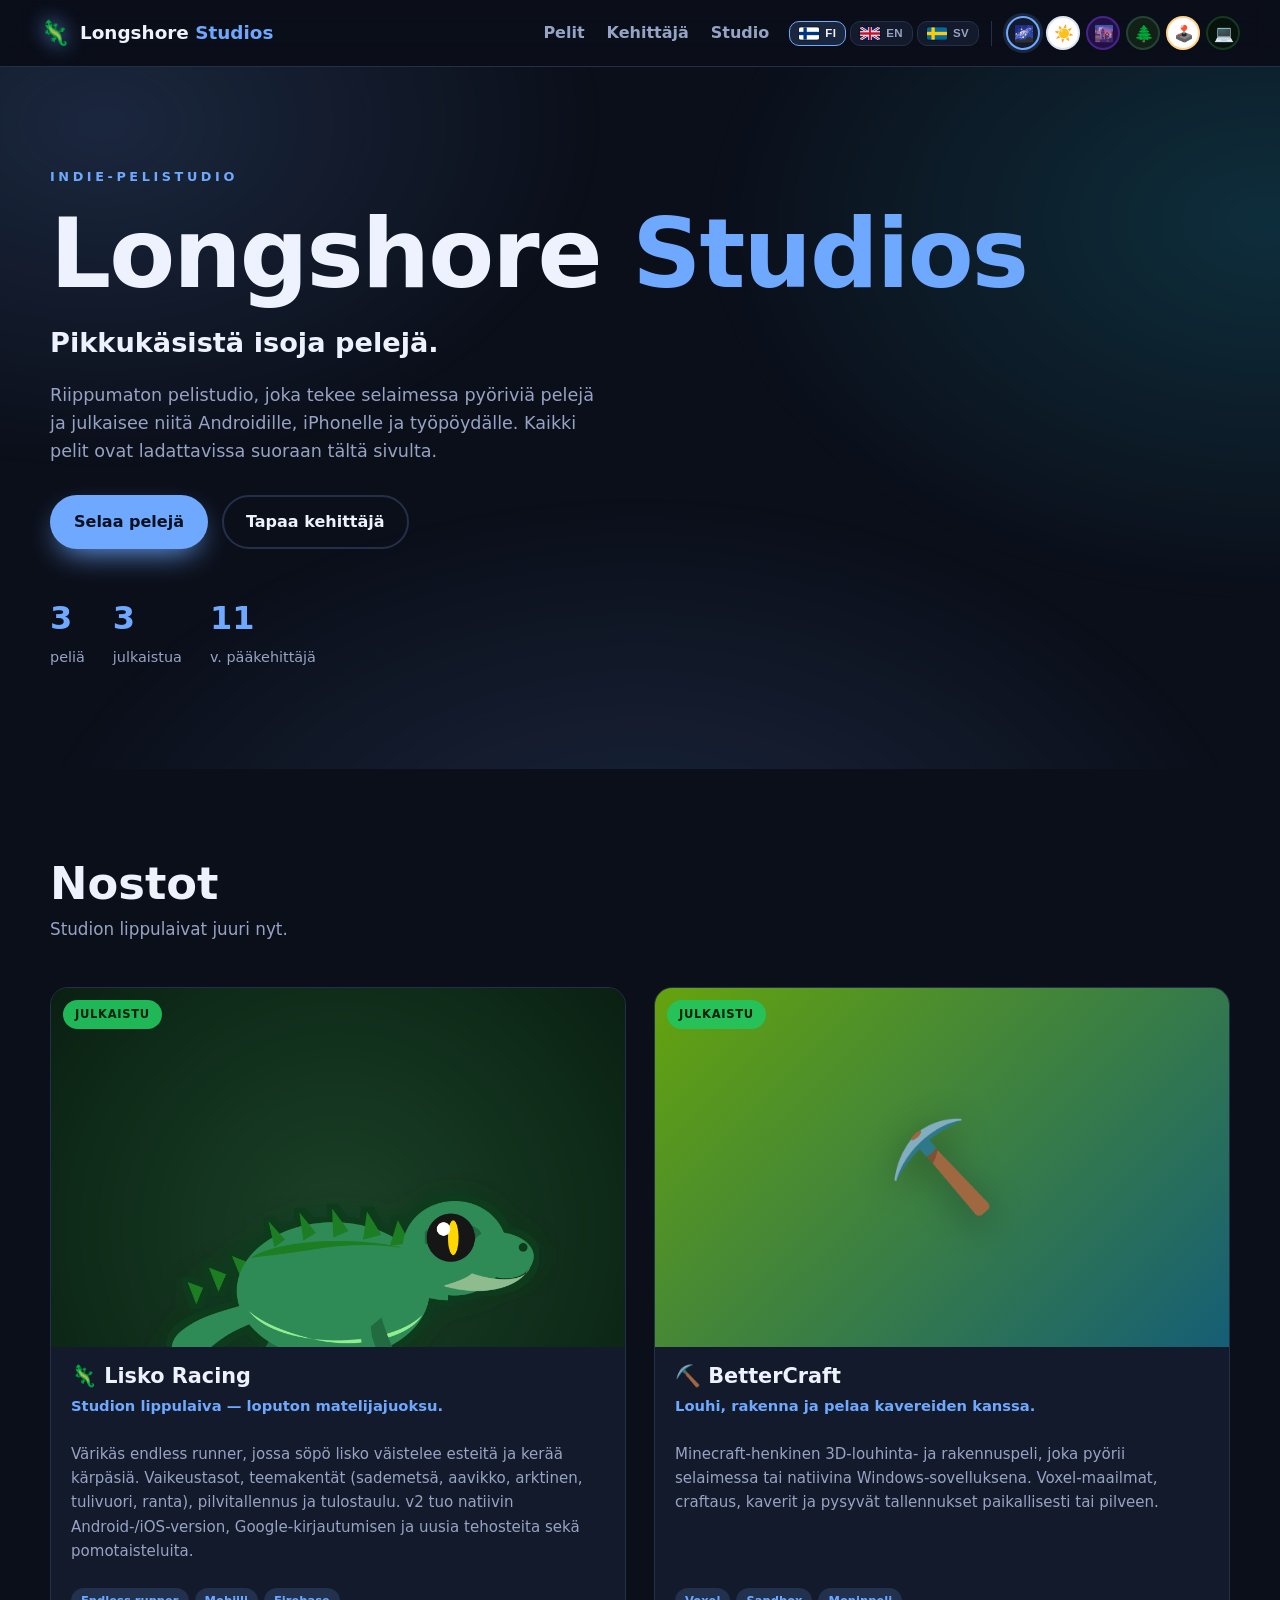
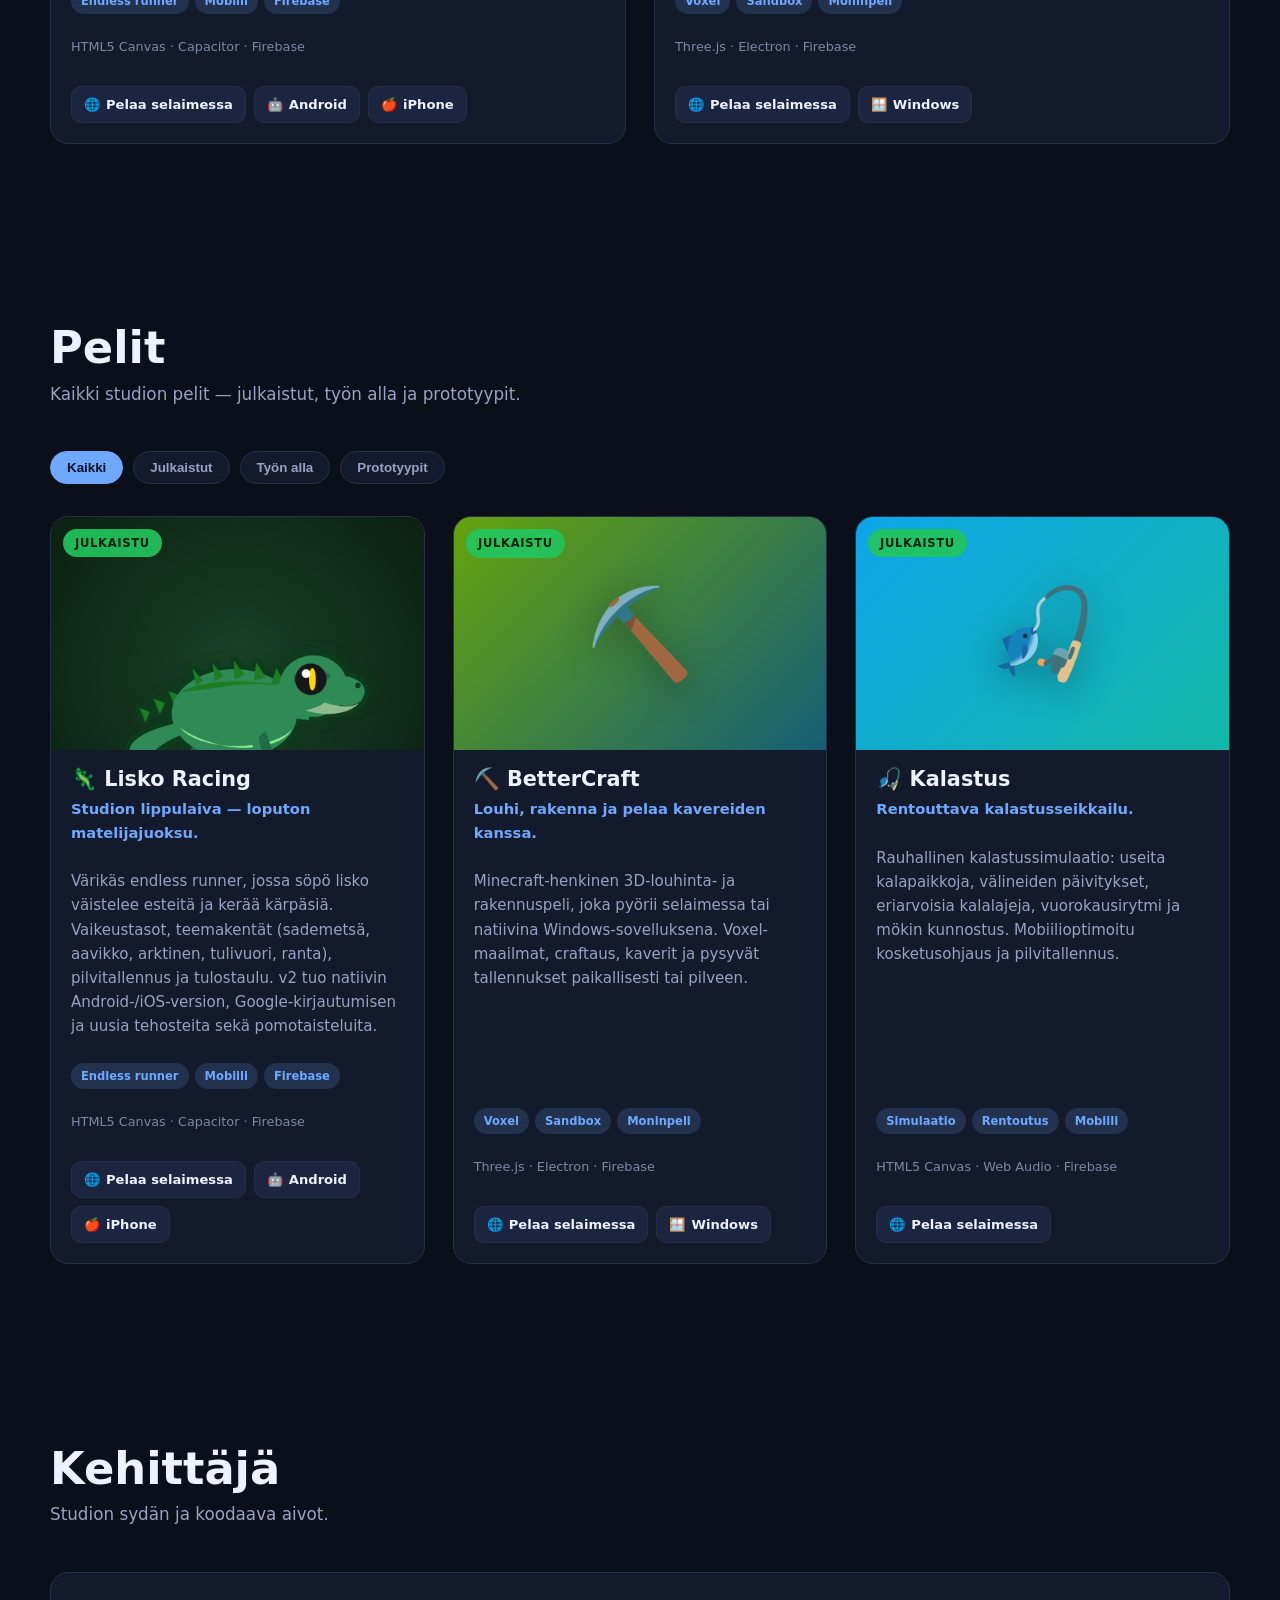
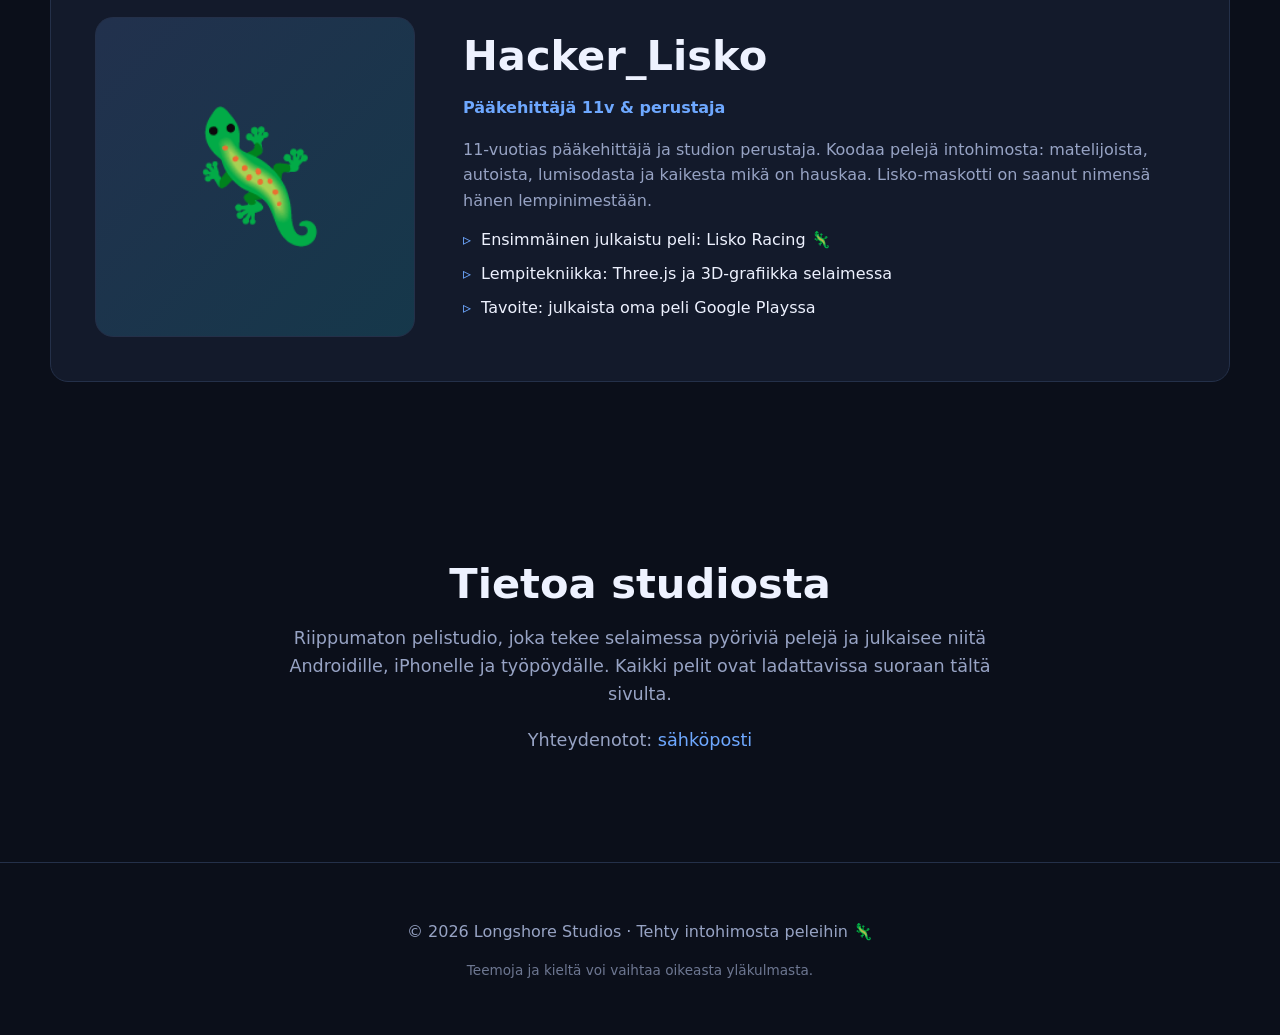
==== index.html @ 9cf81a52 "Initial" ====
<!DOCTYPE html>
<html lang="fi" data-theme="midnight">
<head>
  <meta charset="UTF-8" />
  <meta name="viewport" content="width=device-width, initial-scale=1.0" />
  <title>Longshore Studios — Pelistudio</title>
  <meta name="description" content="Longshore Studios — riippumaton pelistudio. Selaimessa pyöriviä pelejä Androidille, iPhonelle ja työpöydälle. Pääkehittäjä Hacker_Lisko." />
  <link rel="icon" href="assets/covers/lisko.png" />
  <link rel="stylesheet" href="css/base.css" />
  <link rel="stylesheet" href="css/themes.css" />
</head>
<body>
  <!-- Navigaatio -->
  <header class="nav">
    <a class="nav__brand" href="#top">
      <span class="nav__logo">🦎</span>
      <span class="nav__name">Longshore <em>Studios</em></span>
    </a>
    <nav class="nav__links">
      <a href="#games" data-i18n="navGames">Pelit</a>
      <a href="#developer" data-i18n="navDeveloper">Kehittäjä</a>
      <a href="#about" data-i18n="navAbout">Studio</a>
    </nav>
    <div class="nav__controls">
      <div class="lang-switch" id="langSwitch" aria-label="Vaihda kieli">
        <!-- Kielinapit (liput) injektoidaan js/main.js:ssä -->
      </div>
      <div class="theme-switch" id="themeSwitch" aria-label="Vaihda teemaa">
        <!-- Teemanapit injektoidaan js/main.js:ssä -->
      </div>
    </div>
  </header>

  <main id="top">
    <!-- Hero -->
    <section class="hero">
      <div class="hero__bg" aria-hidden="true"></div>
      <div class="hero__content">
        <p class="hero__eyebrow" data-i18n="heroEyebrow">Indie-pelistudio</p>
        <h1 class="hero__title">Longshore <em>Studios</em></h1>
        <p class="hero__tagline" id="studioTagline"></p>
        <p class="hero__blurb" id="studioBlurb"></p>
        <div class="hero__cta">
          <a class="btn btn--primary" href="#games" data-i18n="heroCta1">Selaa pelejä</a>
          <a class="btn btn--ghost" href="#developer" data-i18n="heroCta2">Tapaa kehittäjä</a>
        </div>
        <div class="hero__stats" id="heroStats"></div>
      </div>
    </section>

    <!-- Flagship-nostot -->
    <section class="featured" id="featured" aria-label="Nostot">
      <div class="section-head">
        <h2 data-i18n="featuredHead">Nostot</h2>
        <p data-i18n="featuredSub">Studion lippulaivat juuri nyt.</p>
      </div>
      <div class="featured__grid" id="featuredGrid"></div>
    </section>

    <!-- Kaikki pelit -->
    <section class="games" id="games">
      <div class="section-head">
        <h2 data-i18n="gamesHead">Pelit</h2>
        <p data-i18n="gamesSub">Kaikki studion pelit — julkaistut, työn alla ja prototyypit.</p>
      </div>
      <div class="filters" id="filters" aria-label="Suodata pelit"></div>
      <div class="games__grid" id="gamesGrid"></div>
    </section>

    <!-- Kehittäjäprofiili -->
    <section class="developer" id="developer">
      <div class="section-head">
        <h2 data-i18n="developerHead">Kehittäjä</h2>
        <p data-i18n="developerSub">Studion sydän ja koodaava aivot.</p>
      </div>
      <div class="dev-card" id="devCard"></div>
    </section>

    <!-- Studio / about -->
    <section class="about" id="about">
      <div class="about__inner">
        <h2 data-i18n="aboutHead">Tietoa studiosta</h2>
        <p id="aboutText"></p>
        <p class="about__contact">
          <span data-i18n="aboutContact">Yhteydenotot:</span>
          <a id="contactLink" href="#" data-i18n="aboutContactLabel">sähköposti</a>
        </p>
      </div>
    </section>
  </main>

  <footer class="footer">
    <p>© <span id="year"></span> Longshore Studios · <span data-i18n="footerTagline">Tehty intohimosta peleihin 🦎</span></p>
    <p class="footer__small" data-i18n="footerSmall">Teemoja voi vaihtaa oikeasta yläkulmasta.</p>
  </footer>

  <script src="js/build-flags.js"></script>
  <script src="js/i18n.js"></script>
  <script src="js/data.js"></script>
  <script src="js/main.js"></script>

  <!-- MyPublicAnalytics: tunnus "studios". Endpoint asetetaan julkaisussa
       (paikallisesti tyhjä = ei lähetystä). -->
  <script src="js/analytics-config.js"></script>
  <script src="js/analytics.js" defer></script>
</body>
</html>
---- css/base.css ----
/* Longshore Studios — perustyylit (layout + komponentit).
   Kaikki värit tulevat CSS-muuttujista, jotka teema määrittää (themes.css).
   Näin sama rakenne toimii kaikilla teemoilla. */

*, *::before, *::after { box-sizing: border-box; }

:root {
  --maxw: 1180px;
  --radius: 18px;
  --radius-sm: 12px;
  --gap: clamp(16px, 3vw, 28px);
  --shadow: 0 18px 50px -20px rgba(0, 0, 0, 0.55);
  --t: 220ms cubic-bezier(.4, 0, .2, 1);
}

html { scroll-behavior: smooth; }

body {
  margin: 0;
  font-family: var(--font, "Segoe UI", system-ui, -apple-system, sans-serif);
  background: var(--bg);
  color: var(--text);
  line-height: 1.6;
  transition: background var(--t), color var(--t);
  overflow-x: hidden;
}

a { color: var(--accent); text-decoration: none; }
a:hover { text-decoration: underline; }

h1, h2, h3 { font-family: var(--font-head, var(--font)); line-height: 1.1; margin: 0; }
em { color: var(--accent); font-style: normal; }

section { padding: clamp(48px, 7vw, 96px) clamp(18px, 5vw, 40px); }
.section-head { max-width: var(--maxw); margin: 0 auto clamp(24px, 4vw, 44px); }
.section-head h2 { font-size: clamp(1.8rem, 4vw, 2.8rem); }
.section-head p { color: var(--muted); margin: 8px 0 0; font-size: 1.05rem; }

/* ---------- Nav ---------- */
.nav {
  position: sticky; top: 0; z-index: 50;
  display: flex; align-items: center; gap: 20px;
  padding: 14px clamp(18px, 5vw, 40px);
  background: var(--surface-glass);
  backdrop-filter: blur(14px);
  border-bottom: 1px solid var(--border);
  transition: background var(--t), border-color var(--t);
}
.nav__brand { display: flex; align-items: center; gap: 10px; font-weight: 800; font-size: 1.15rem; color: var(--text); }
.nav__brand:hover { text-decoration: none; }
.nav__logo { font-size: 1.5rem; filter: drop-shadow(0 0 10px var(--accent)); }
.nav__links { display: flex; gap: 22px; margin-left: auto; }
.nav__links a { color: var(--muted); font-weight: 600; }
.nav__links a:hover { color: var(--text); text-decoration: none; }

.nav__controls { display: flex; align-items: center; gap: 14px; }

/* Kielivalitsin (liput) */
.lang-switch { display: flex; gap: 4px; align-items: center; padding-right: 12px; border-right: 1px solid var(--border); }
.lang-btn {
  display: inline-flex; align-items: center; gap: 6px; padding: 5px 9px; border-radius: 10px;
  border: 1px solid var(--border); background: var(--surface); color: var(--muted);
  cursor: pointer; font-weight: 800; font-size: .72rem; letter-spacing: .03em;
  transition: transform var(--t), border-color var(--t), color var(--t), background var(--t);
}
.lang-btn:hover { transform: translateY(-1px); color: var(--text); }
.lang-btn.is-active { border-color: var(--accent); color: var(--text); background: var(--accent-soft); }
.lang-btn .flag { width: 20px; height: 13px; border-radius: 2px; box-shadow: 0 0 0 1px rgba(0,0,0,.18); flex: none; }

.theme-switch { display: flex; gap: 6px; flex-wrap: wrap; }
.theme-btn {
  width: 34px; height: 34px; border-radius: 50%;
  border: 2px solid var(--border); cursor: pointer;
  display: grid; place-items: center; font-size: 1rem;
  background: var(--surface); color: var(--text);
  transition: transform var(--t), border-color var(--t), box-shadow var(--t);
}
.theme-btn:hover { transform: translateY(-2px) scale(1.08); }
.theme-btn.is-active { border-color: var(--accent); box-shadow: 0 0 0 3px var(--accent-soft); }

@media (max-width: 720px) {
  .nav__links { display: none; }
  .nav__controls { margin-left: auto; }
  .lang-btn span { display: none; }       /* mobiilissa pelkkä lippu */
  .lang-btn { padding: 6px; }
  .theme-switch { max-width: 160px; }
}

/* ---------- Hero ---------- */
.hero { position: relative; overflow: hidden; min-height: 78vh; display: grid; align-items: center; }
.hero__bg {
  position: absolute; inset: -20%;
  background:
    radial-gradient(40% 50% at 20% 20%, var(--accent-soft), transparent 70%),
    radial-gradient(45% 55% at 85% 30%, var(--accent2-soft), transparent 70%),
    radial-gradient(50% 60% at 50% 100%, var(--accent-soft), transparent 70%);
  filter: blur(10px); animation: drift 18s ease-in-out infinite alternate;
}
@keyframes drift { to { transform: translate3d(0, -4%, 0) scale(1.08); } }
.hero__content { position: relative; max-width: var(--maxw); margin: 0 auto; width: 100%; }
.hero__eyebrow { text-transform: uppercase; letter-spacing: .28em; font-size: .8rem; color: var(--accent); font-weight: 700; margin: 0 0 14px; }
.hero__title { font-size: clamp(2.8rem, 9vw, 6rem); font-weight: 900; letter-spacing: -.02em; }
.hero__tagline { font-size: clamp(1.2rem, 3vw, 1.7rem); font-weight: 700; margin: 14px 0 0; color: var(--text); }
.hero__blurb { max-width: 560px; color: var(--muted); font-size: 1.1rem; margin: 16px 0 0; }
.hero__cta { display: flex; gap: 14px; flex-wrap: wrap; margin-top: 30px; }
.hero__stats { display: flex; gap: 28px; flex-wrap: wrap; margin-top: 44px; }
.hero__stats .stat b { display: block; font-size: 2rem; font-weight: 900; color: var(--accent); }
.hero__stats .stat span { color: var(--muted); font-size: .9rem; }

/* ---------- Buttons ---------- */
.btn {
  display: inline-flex; align-items: center; gap: 8px;
  padding: 12px 22px; border-radius: 999px; font-weight: 700;
  border: 2px solid transparent; cursor: pointer; transition: transform var(--t), box-shadow var(--t), background var(--t);
}
.btn:hover { text-decoration: none; transform: translateY(-2px); }
.btn--primary { background: var(--accent); color: var(--on-accent); box-shadow: 0 12px 30px -10px var(--accent); }
.btn--ghost { background: transparent; color: var(--text); border-color: var(--border); }
.btn--ghost:hover { border-color: var(--accent); }
.btn--sm { padding: 8px 14px; font-size: .9rem; }

/* ---------- Cards / games grid ---------- */
.featured__grid { display: grid; grid-template-columns: repeat(auto-fit, minmax(300px, 1fr)); gap: var(--gap); max-width: var(--maxw); margin: 0 auto; }
.games__grid { display: grid; grid-template-columns: repeat(auto-fill, minmax(280px, 1fr)); gap: var(--gap); max-width: var(--maxw); margin: 0 auto; }

.card {
  background: var(--surface); border: 1px solid var(--border); border-radius: var(--radius);
  overflow: hidden; display: flex; flex-direction: column;
  transition: transform var(--t), border-color var(--t), box-shadow var(--t);
}
.card:hover { transform: translateY(-6px); border-color: var(--accent); box-shadow: var(--shadow); }
.card--featured { grid-column: span 1; }

.card__cover { position: relative; aspect-ratio: 16 / 10; display: grid; place-items: center; overflow: hidden; }
.card__cover img { width: 100%; height: 100%; object-fit: cover; }
.card__cover-emoji { font-size: clamp(3.5rem, 8vw, 5.5rem); filter: drop-shadow(0 8px 18px rgba(0,0,0,.4)); }
.card__status {
  position: absolute; top: 12px; left: 12px; padding: 5px 12px; border-radius: 999px;
  font-size: .72rem; font-weight: 800; text-transform: uppercase; letter-spacing: .06em;
  backdrop-filter: blur(6px);
}
.status--released { background: rgba(34,197,94,.92); color: #04210f; }
.status--dev { background: rgba(245,158,11,.92); color: #2a1800; }
.status--proto { background: rgba(148,163,184,.92); color: #10151f; }

.card__body { padding: 18px 20px 20px; display: flex; flex-direction: column; gap: 10px; flex: 1; }
.card__title { font-size: 1.3rem; font-weight: 800; display: flex; align-items: center; gap: 8px; }
.card__tagline { color: var(--accent); font-weight: 600; font-size: .92rem; margin: -4px 0 0; }
.card__desc { color: var(--muted); font-size: .94rem; flex: 1; }
.card__tech { font-size: .8rem; color: var(--muted); opacity: .8; }
.card__tags { display: flex; flex-wrap: wrap; gap: 6px; }
.tag { font-size: .72rem; padding: 4px 10px; border-radius: 999px; background: var(--accent-soft); color: var(--accent); font-weight: 700; }

.card__platforms { display: flex; flex-wrap: wrap; gap: 8px; margin-top: 6px; }
.plat {
  display: inline-flex; align-items: center; gap: 6px; padding: 7px 12px; border-radius: 10px;
  font-size: .82rem; font-weight: 700; border: 1px solid var(--border); background: var(--surface-2); color: var(--text);
  transition: border-color var(--t), background var(--t);
}
.plat:hover { border-color: var(--accent); text-decoration: none; }
.plat--soon { opacity: .45; cursor: default; }
.plat--soon:hover { border-color: var(--border); }

/* ---------- Filters ---------- */
.filters { display: flex; gap: 10px; flex-wrap: wrap; max-width: var(--maxw); margin: 0 auto clamp(20px, 3vw, 32px); }
.filter-btn {
  padding: 8px 16px; border-radius: 999px; border: 1px solid var(--border);
  background: var(--surface); color: var(--muted); font-weight: 700; cursor: pointer; transition: all var(--t);
}
.filter-btn:hover { color: var(--text); border-color: var(--accent); }
.filter-btn.is-active { background: var(--accent); color: var(--on-accent); border-color: var(--accent); }

/* ---------- Developer card ---------- */
.dev-card {
  max-width: var(--maxw); margin: 0 auto; display: grid; grid-template-columns: minmax(220px, 320px) 1fr;
  gap: clamp(24px, 4vw, 48px); align-items: center;
  background: var(--surface); border: 1px solid var(--border); border-radius: var(--radius); padding: clamp(24px, 4vw, 44px);
}
.dev-card__avatar {
  aspect-ratio: 1; border-radius: var(--radius); display: grid; place-items: center;
  font-size: clamp(4rem, 12vw, 8rem); background: linear-gradient(135deg, var(--accent-soft), var(--accent2-soft));
  border: 1px solid var(--border);
}
.dev-card__handle { font-size: clamp(1.8rem, 4vw, 2.6rem); font-weight: 900; }
.dev-card__role { color: var(--accent); font-weight: 700; }
.dev-card__bio { color: var(--muted); margin: 14px 0; }
.dev-card__facts { list-style: none; padding: 0; margin: 0; display: grid; gap: 8px; }
.dev-card__facts li { display: flex; gap: 10px; align-items: flex-start; }
.dev-card__facts li::before { content: "▹"; color: var(--accent); font-weight: 900; }
.badge-age { display: inline-block; margin-left: 10px; padding: 3px 12px; border-radius: 999px; background: var(--accent); color: var(--on-accent); font-size: .8rem; font-weight: 800; vertical-align: middle; }
@media (max-width: 720px) { .dev-card { grid-template-columns: 1fr; text-align: center; } .dev-card__facts li { text-align: left; } }

/* ---------- About ---------- */
.about__inner { max-width: 760px; margin: 0 auto; text-align: center; }
.about__inner h2 { font-size: clamp(1.8rem, 4vw, 2.6rem); margin-bottom: 16px; }
.about__inner p { color: var(--muted); font-size: 1.1rem; }

/* ---------- Footer ---------- */
.footer { text-align: center; padding: 40px 20px; border-top: 1px solid var(--border); color: var(--muted); }
.footer__small { font-size: .85rem; opacity: .7; margin-top: 6px; }

/* Reveal-animaatio */
.reveal { opacity: 0; transform: translateY(24px); transition: opacity .6s ease, transform .6s ease; }
.reveal.is-visible { opacity: 1; transform: none; }

@media (prefers-reduced-motion: reduce) {
  *, *::before, *::after { animation: none !important; transition: none !important; }
  .reveal { opacity: 1; transform: none; }
}
---- css/themes.css ----
/* Longshore Studios — teemat.
   Jokainen teema asettaa samat muuttujat eri arvoilla. Teema valitaan
   asettamalla <html data-theme="avain">. Avaimet vastaavat js/data.js:n
   THEMES-listaa. Vähintään viisi tyyliä (tässä kuusi). */

/* ---- 1. Midnight (oletus): tumma, indigo/syaani neon ---- */
[data-theme="midnight"] {
  --font: "Segoe UI", system-ui, -apple-system, sans-serif;
  --font-head: "Segoe UI", system-ui, sans-serif;
  --bg: #0b0f1a;
  --surface: #131a2b;
  --surface-2: #1b2540;
  --surface-glass: rgba(11, 15, 26, .72);
  --text: #eef2ff;
  --muted: #97a3c4;
  --border: #243049;
  --accent: #6ea8ff;
  --accent2: #22d3ee;
  --accent-soft: rgba(110, 168, 255, .16);
  --accent2-soft: rgba(34, 211, 238, .16);
  --on-accent: #07101f;
}

/* ---- 2. Daylight: vaalea, raikas sininen ---- */
[data-theme="daylight"] {
  --font: "Segoe UI", system-ui, -apple-system, sans-serif;
  --font-head: "Segoe UI", system-ui, sans-serif;
  --bg: #f4f7fb;
  --surface: #ffffff;
  --surface-2: #eef2f8;
  --surface-glass: rgba(255, 255, 255, .78);
  --text: #15203a;
  --muted: #5a6781;
  --border: #dde4ef;
  --accent: #2563eb;
  --accent2: #0ea5e9;
  --accent-soft: rgba(37, 99, 235, .12);
  --accent2-soft: rgba(14, 165, 233, .12);
  --on-accent: #ffffff;
  --shadow: 0 18px 50px -22px rgba(37, 99, 235, .35);
}

/* ---- 3. Synthwave: retro neon purppura/pinkki ---- */
[data-theme="synthwave"] {
  --font: "Segoe UI", system-ui, sans-serif;
  --font-head: "Segoe UI", system-ui, sans-serif;
  --bg: #160a2b;
  --surface: #211043;
  --surface-2: #2d1659;
  --surface-glass: rgba(22, 10, 43, .74);
  --text: #ffe9ff;
  --muted: #c79be8;
  --border: #46248a;
  --accent: #ff5fd0;
  --accent2: #ffb347;
  --accent-soft: rgba(255, 95, 208, .18);
  --accent2-soft: rgba(255, 179, 71, .16);
  --on-accent: #1a0033;
  --shadow: 0 18px 60px -18px rgba(255, 95, 208, .5);
}

/* ---- 4. Forest: luonnonläheinen vihreä ---- */
[data-theme="forest"] {
  --font: "Segoe UI", system-ui, sans-serif;
  --font-head: "Segoe UI", system-ui, sans-serif;
  --bg: #0c1711;
  --surface: #122017;
  --surface-2: #1a2e21;
  --surface-glass: rgba(12, 23, 17, .74);
  --text: #e7f6ec;
  --muted: #92b6a1;
  --border: #234433;
  --accent: #4ade80;
  --accent2: #a3e635;
  --accent-soft: rgba(74, 222, 128, .16);
  --accent2-soft: rgba(163, 230, 53, .14);
  --on-accent: #052012;
}

/* ---- 5. Arcade: kirkas ja leikkisä (lapsiystävällinen) ---- */
[data-theme="arcade"] {
  --font: "Trebuchet MS", "Segoe UI", system-ui, sans-serif;
  --font-head: "Trebuchet MS", "Segoe UI", sans-serif;
  --bg: #fff7ec;
  --surface: #ffffff;
  --surface-2: #fff0d6;
  --surface-glass: rgba(255, 247, 236, .82);
  --text: #2b1a4a;
  --muted: #7a5c8f;
  --border: #ffd28a;
  --accent: #ff4d8d;
  --accent2: #ffb300;
  --accent-soft: rgba(255, 77, 141, .14);
  --accent2-soft: rgba(255, 179, 0, .18);
  --on-accent: #ffffff;
  --radius: 22px;
  --shadow: 0 16px 44px -18px rgba(255, 77, 141, .45);
}

/* ---- 6. Hacker: terminaali vihreä mustalla (kunnia Hacker_Liskolle) ---- */
[data-theme="hacker"] {
  --font: "Consolas", "Courier New", ui-monospace, monospace;
  --font-head: "Consolas", "Courier New", ui-monospace, monospace;
  --bg: #03070a;
  --surface: #07120c;
  --surface-2: #0a1a10;
  --surface-glass: rgba(3, 7, 10, .8);
  --text: #b9ffce;
  --muted: #4fa86c;
  --border: #14391f;
  --accent: #2bff88;
  --accent2: #00d4ff;
  --accent-soft: rgba(43, 255, 136, .12);
  --accent2-soft: rgba(0, 212, 255, .1);
  --on-accent: #02160a;
  --radius: 8px;
  --radius-sm: 6px;
}
[data-theme="hacker"] .hero__title,
[data-theme="hacker"] .nav__name { text-shadow: 0 0 12px var(--accent); }
[data-theme="hacker"] .card { box-shadow: inset 0 0 0 1px rgba(43,255,136,.04); }
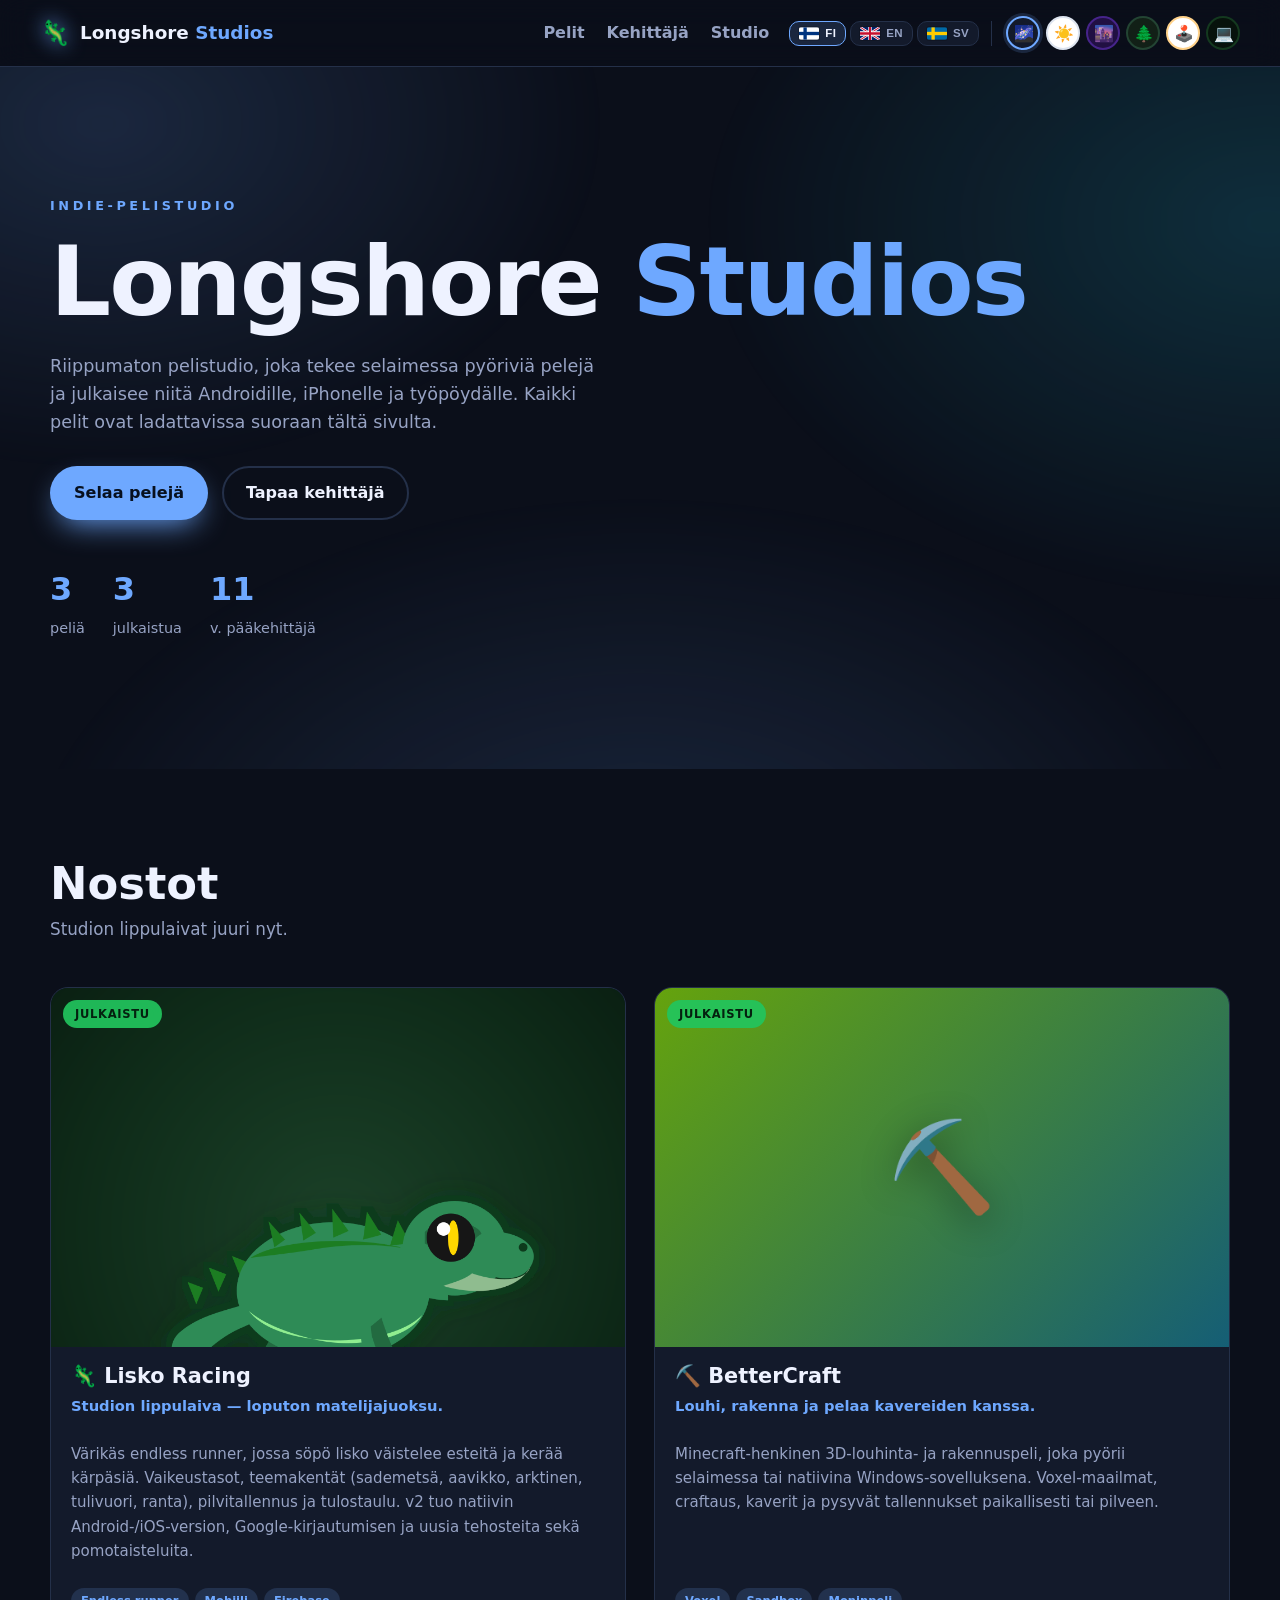
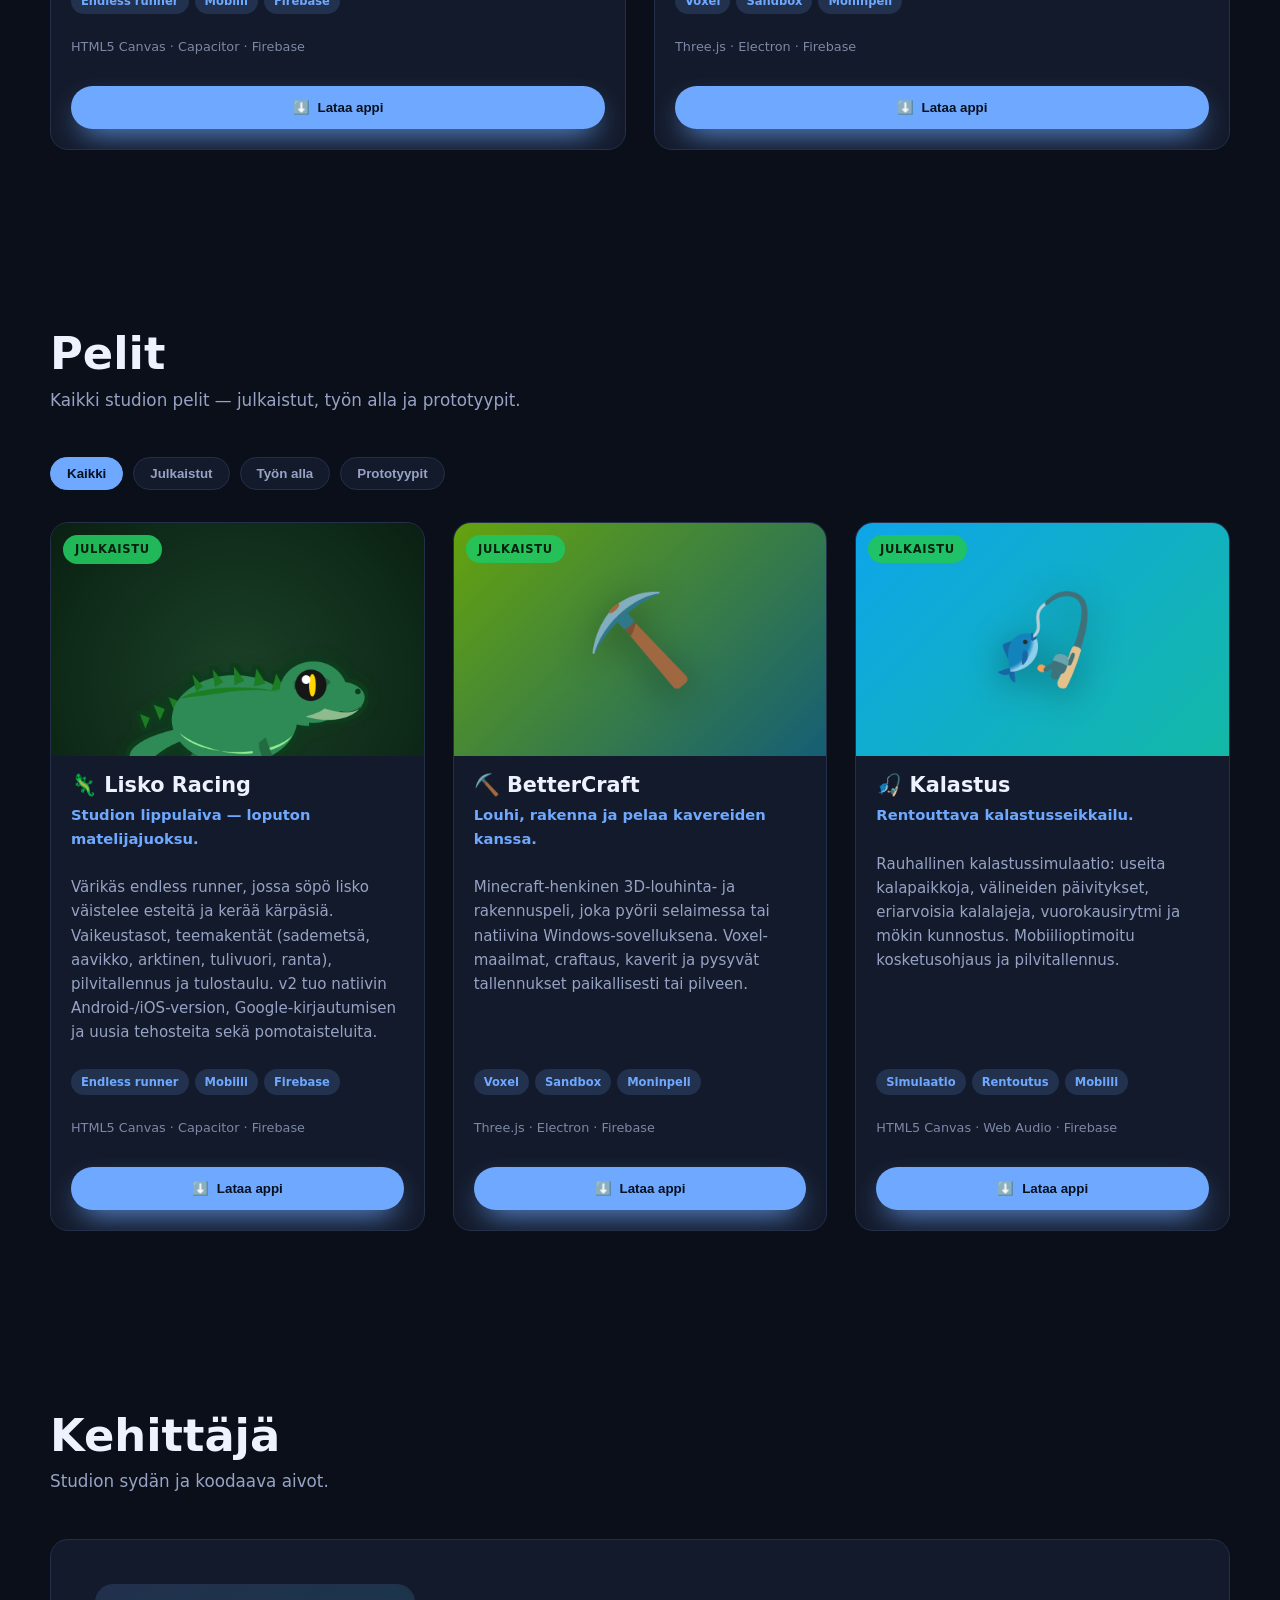
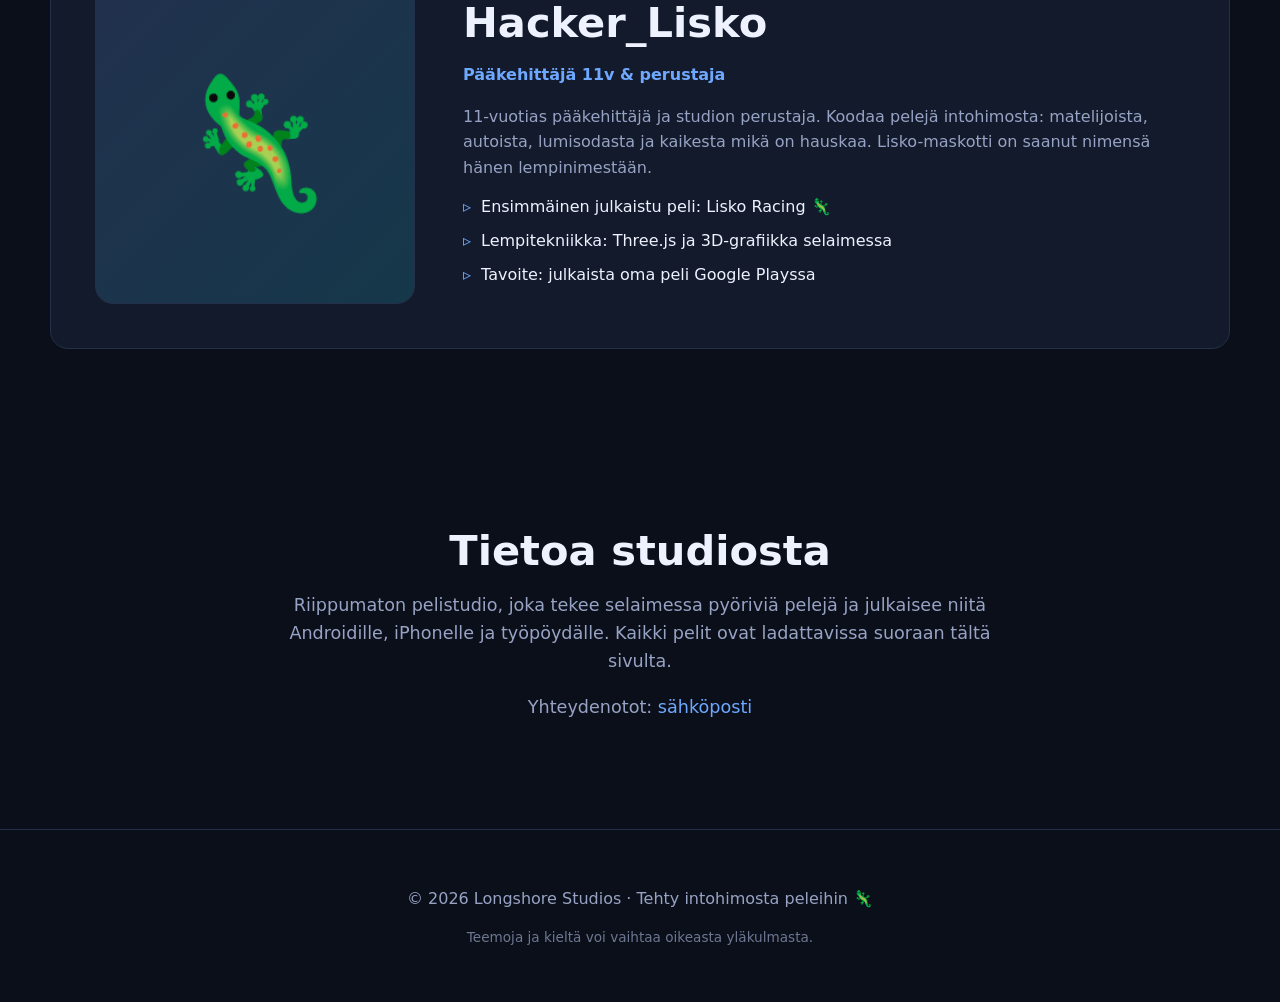
==== commit b20f43f3: "Publish Longshore Studios public site" ====
--- a/index.html
+++ b/index.html
@@ -89,6 +89,17 @@
     </section>
   </main>
 
+  <!-- Lataa appi -> alustavalinta (PC / Android / iPhone) -->
+  <div class="modal" id="downloadModal" hidden>
+    <div class="modal__backdrop" data-close></div>
+    <div class="modal__card" role="dialog" aria-modal="true" aria-labelledby="modalTitle">
+      <button class="modal__close" type="button" data-close aria-label="Sulje">&times;</button>
+      <h3 class="modal__title" id="modalTitle"></h3>
+      <p class="modal__sub" id="modalSub"></p>
+      <div class="modal__options" id="modalOptions"></div>
+    </div>
+  </div>
+
   <footer class="footer">
     <p>© <span id="year"></span> Longshore Studios · <span data-i18n="footerTagline">Tehty intohimosta peleihin 🦎</span></p>
     <p class="footer__small" data-i18n="footerSmall">Teemoja voi vaihtaa oikeasta yläkulmasta.</p>
--- a/css/base.css
+++ b/css/base.css
@@ -161,6 +161,41 @@
 .plat--soon { opacity: .45; cursor: default; }
 .plat--soon:hover { border-color: var(--border); }
 
+.card__platforms { margin-top: 6px; }
+.btn--download { width: 100%; justify-content: center; }
+
+/* ---------- "Lataa appi" -modaali ---------- */
+.modal { position: fixed; inset: 0; z-index: 100; display: grid; place-items: center; padding: 20px; }
+.modal[hidden] { display: none; }
+.modal__backdrop { position: absolute; inset: 0; background: rgba(2, 4, 10, .62); backdrop-filter: blur(4px); }
+.modal__card {
+  position: relative; width: min(440px, 100%); background: var(--surface);
+  border: 1px solid var(--border); border-radius: var(--radius); box-shadow: var(--shadow);
+  padding: clamp(22px, 4vw, 32px); animation: modalIn .22s cubic-bezier(.4, 0, .2, 1);
+}
+@keyframes modalIn { from { opacity: 0; transform: translateY(14px) scale(.98); } to { opacity: 1; transform: none; } }
+.modal__close {
+  position: absolute; top: 12px; right: 14px; width: 34px; height: 34px; border-radius: 50%;
+  border: 1px solid var(--border); background: var(--surface-2); color: var(--text);
+  font-size: 1.3rem; line-height: 1; cursor: pointer; transition: border-color var(--t), transform var(--t);
+}
+.modal__close:hover { border-color: var(--accent); transform: rotate(90deg); }
+.modal__title { font-size: 1.35rem; font-weight: 800; padding-right: 28px; }
+.modal__sub { color: var(--muted); margin: 6px 0 18px; }
+.modal__options { display: grid; gap: 10px; }
+.modal__opt {
+  display: flex; align-items: center; gap: 14px; padding: 14px 16px; border-radius: var(--radius-sm);
+  border: 1px solid var(--border); background: var(--surface-2); color: var(--text);
+  font-weight: 700; cursor: pointer; transition: border-color var(--t), transform var(--t), background var(--t);
+}
+.modal__opt:hover { border-color: var(--accent); transform: translateX(3px); text-decoration: none; }
+.modal__opt-icon { font-size: 1.5rem; flex: none; }
+.modal__opt-name { flex: 1; }
+.modal__opt-arrow { color: var(--accent); font-weight: 900; }
+.modal__opt--soon { opacity: .5; cursor: default; }
+.modal__opt--soon:hover { border-color: var(--border); transform: none; }
+.modal__opt-soon { font-size: .78rem; font-weight: 800; text-transform: uppercase; letter-spacing: .05em; color: var(--muted); }
+
 /* ---------- Filters ---------- */
 .filters { display: flex; gap: 10px; flex-wrap: wrap; max-width: var(--maxw); margin: 0 auto clamp(20px, 3vw, 32px); }
 .filter-btn {
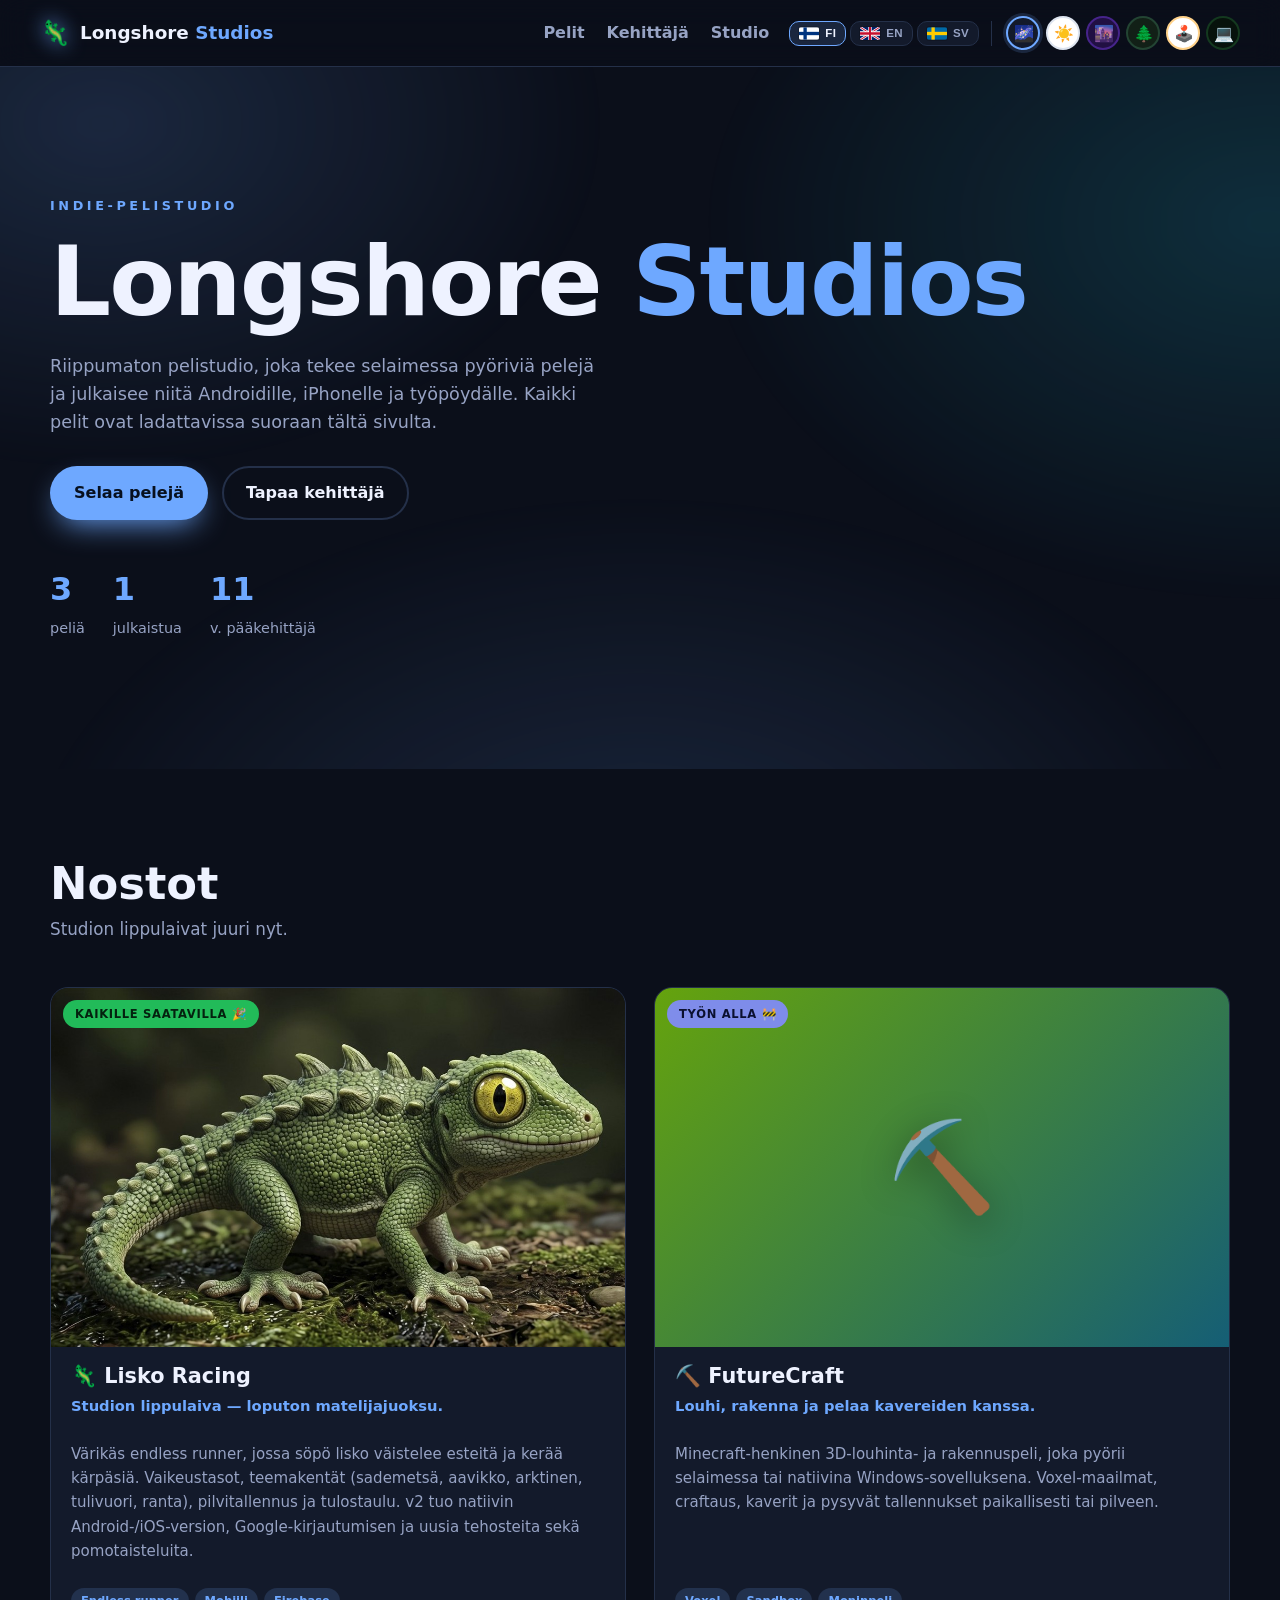
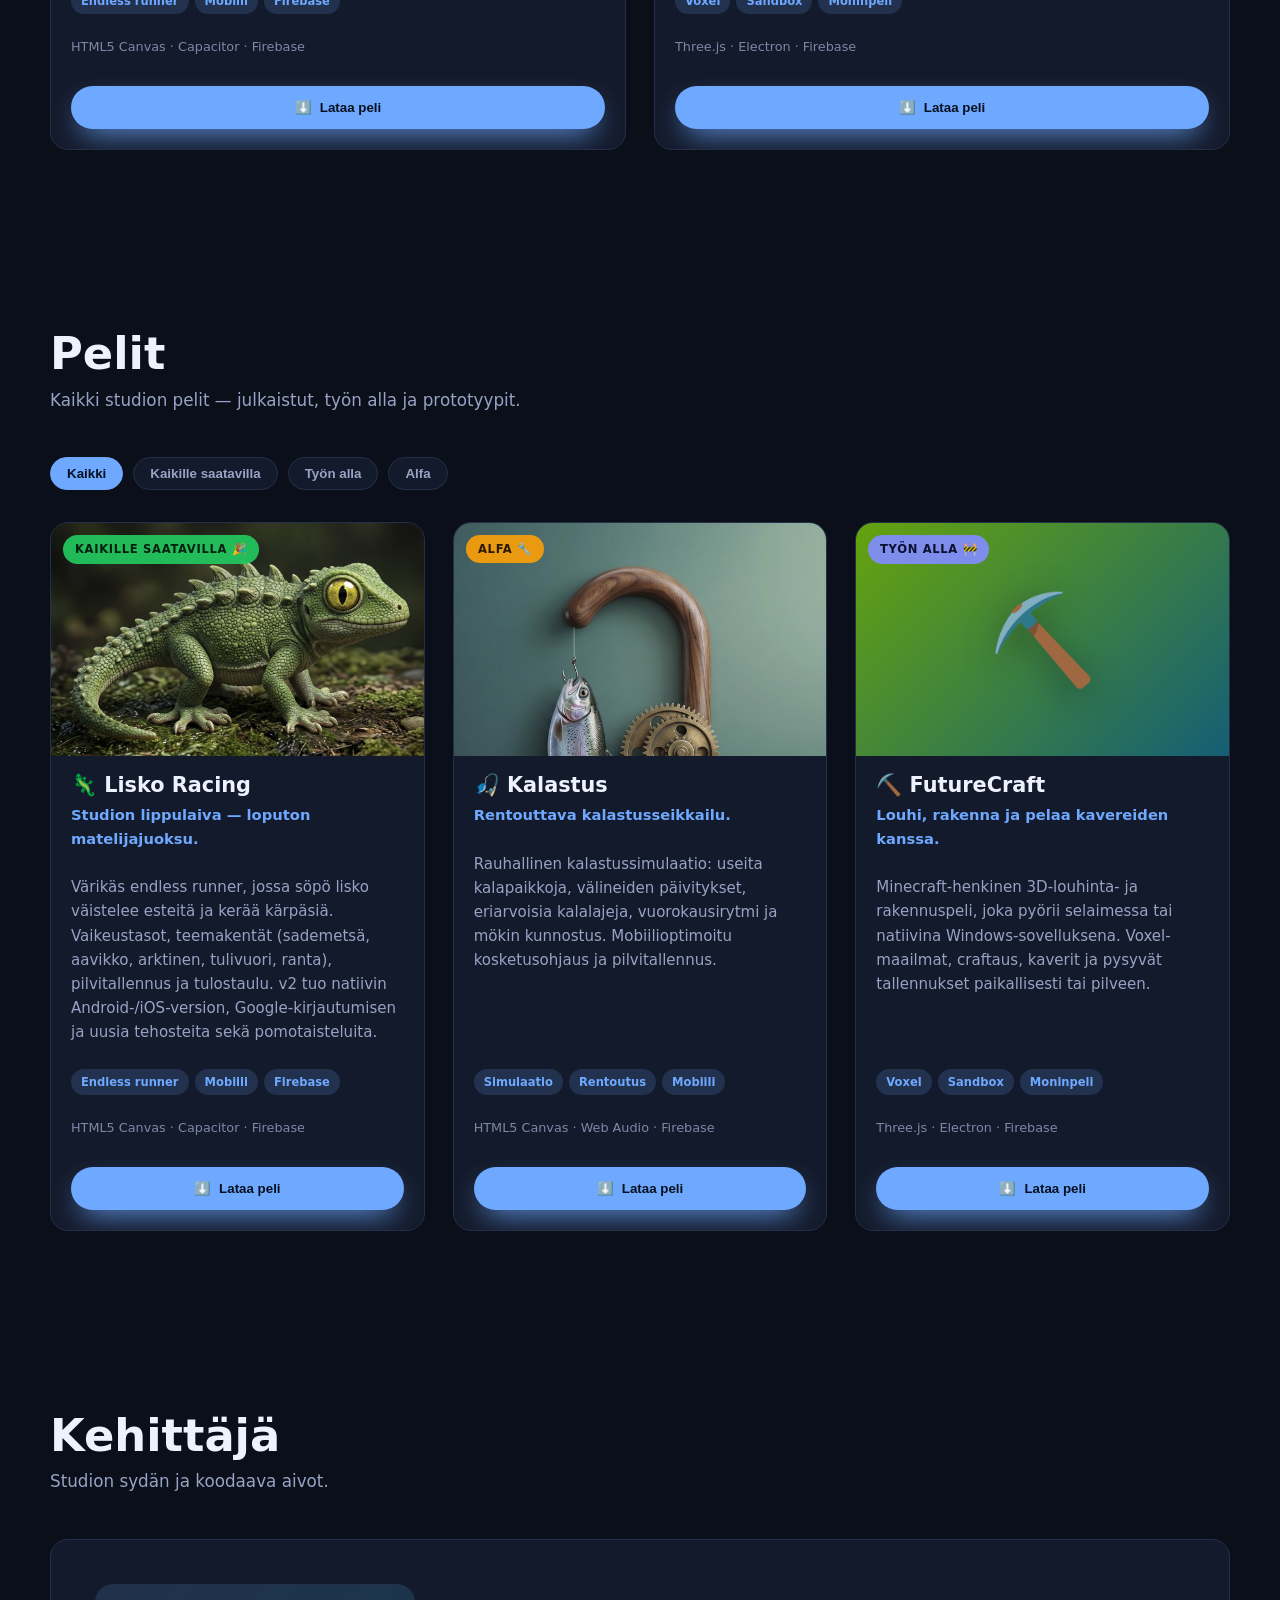
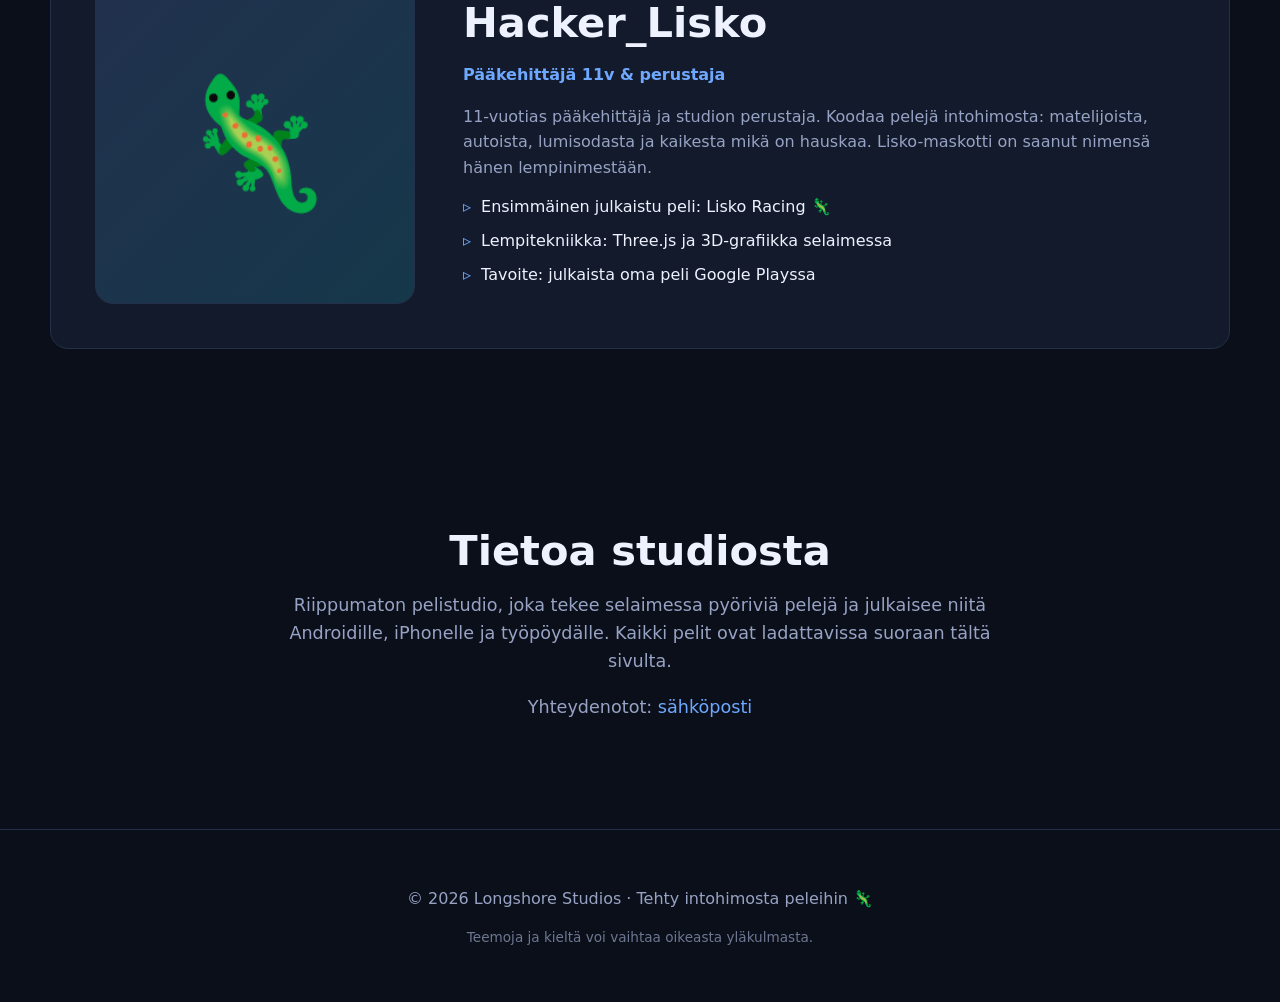
==== commit 276169f1: "Mobile nav: single theme-cycle button instead of wrapping theme row" ====
--- a/index.html
+++ b/index.html
@@ -26,8 +26,11 @@
         <!-- Kielinapit (liput) injektoidaan js/main.js:ssä -->
       </div>
       <div class="theme-switch" id="themeSwitch" aria-label="Vaihda teemaa">
-        <!-- Teemanapit injektoidaan js/main.js:ssä -->
+        <!-- Teemanapit injektoidaan js/main.js:ssä (desktop) -->
       </div>
+      <button class="theme-cycle" id="themeCycle" type="button" aria-label="Vaihda teemaa">
+        <!-- Yksi kierto-nappi mobiilissa; sisältö js/main.js:stä -->
+      </button>
     </div>
   </header>
 
--- a/css/base.css
+++ b/css/base.css
@@ -68,6 +68,17 @@
 .lang-btn .flag { width: 20px; height: 13px; border-radius: 2px; box-shadow: 0 0 0 1px rgba(0,0,0,.18); flex: none; }
 
 .theme-switch { display: flex; gap: 6px; flex-wrap: wrap; }
+
+/* Mobiilin kierto-nappi: yksi nappi joka vaihtaa teemaa klikkaamalla. */
+.theme-cycle {
+  display: none; align-items: center; gap: 7px; padding: 6px 12px; border-radius: 999px;
+  border: 1px solid var(--border); background: var(--surface); color: var(--text);
+  cursor: pointer; font-weight: 700; font-size: .82rem;
+  transition: border-color var(--t), transform var(--t);
+}
+.theme-cycle:hover { border-color: var(--accent); transform: translateY(-1px); }
+.theme-cycle .tc-emoji { font-size: 1.1rem; }
+.theme-cycle .tc-arrow { color: var(--accent); font-weight: 900; }
 .theme-btn {
   width: 34px; height: 34px; border-radius: 50%;
   border: 2px solid var(--border); cursor: pointer;
@@ -83,7 +94,8 @@
   .nav__controls { margin-left: auto; }
   .lang-btn span { display: none; }       /* mobiilissa pelkkä lippu */
   .lang-btn { padding: 6px; }
-  .theme-switch { max-width: 160px; }
+  .theme-switch { display: none; }        /* koko rivi piiloon */
+  .theme-cycle { display: inline-flex; }  /* yksi kierto-nappi tilalle */
 }
 
 /* ---------- Hero ---------- */
@@ -142,6 +154,13 @@
 .status--released { background: rgba(34,197,94,.92); color: #04210f; }
 .status--dev { background: rgba(245,158,11,.92); color: #2a1800; }
 .status--proto { background: rgba(148,163,184,.92); color: #10151f; }
+/* Julkaisuvaiheet (hauska luokittelu) */
+.stage--ga { background: rgba(34,197,94,.94); color: #04210f; }
+.stage--beta { background: rgba(14,165,233,.94); color: #04222f; }
+.stage--wip { background: rgba(129,140,248,.94); color: #0b1030; }
+.stage--alpha { background: rgba(245,158,11,.94); color: #2a1800; }
+.stage--secret { background: rgba(168,85,247,.94); color: #fff; }
+.card__status[title] { cursor: help; }
 
 .card__body { padding: 18px 20px 20px; display: flex; flex-direction: column; gap: 10px; flex: 1; }
 .card__title { font-size: 1.3rem; font-weight: 800; display: flex; align-items: center; gap: 8px; }
@@ -192,6 +211,12 @@
 .modal__opt-icon { font-size: 1.5rem; flex: none; }
 .modal__opt-name { flex: 1; }
 .modal__opt-arrow { color: var(--accent); font-weight: 900; }
+.modal__opt--recommended { border-color: var(--accent); background: var(--accent-soft); box-shadow: 0 0 0 1px var(--accent); }
+.modal__opt-name { display: flex; align-items: center; gap: 10px; flex-wrap: wrap; }
+.modal__opt-badge {
+  font-size: .66rem; font-weight: 800; text-transform: uppercase; letter-spacing: .04em;
+  padding: 3px 8px; border-radius: 999px; background: var(--accent); color: var(--on-accent);
+}
 .modal__opt--soon { opacity: .5; cursor: default; }
 .modal__opt--soon:hover { border-color: var(--border); transform: none; }
 .modal__opt-soon { font-size: .78rem; font-weight: 800; text-transform: uppercase; letter-spacing: .05em; color: var(--muted); }
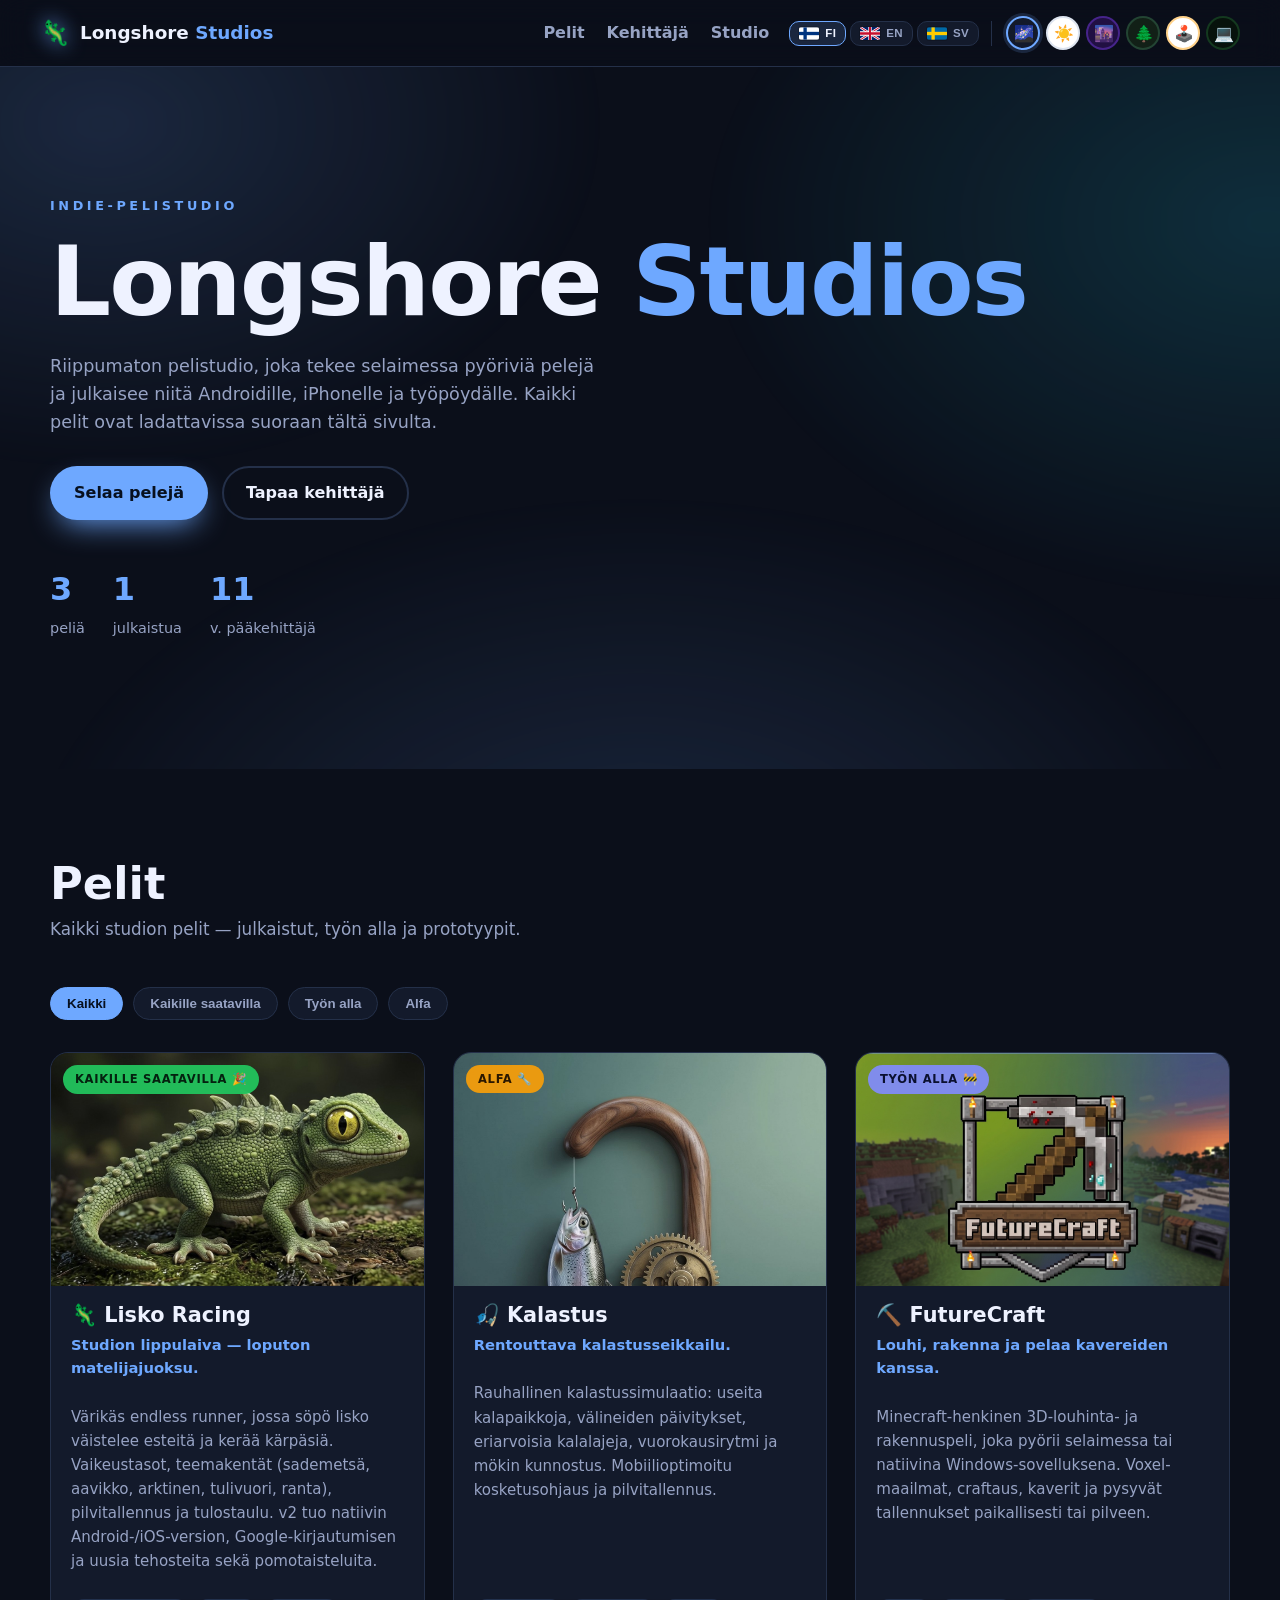
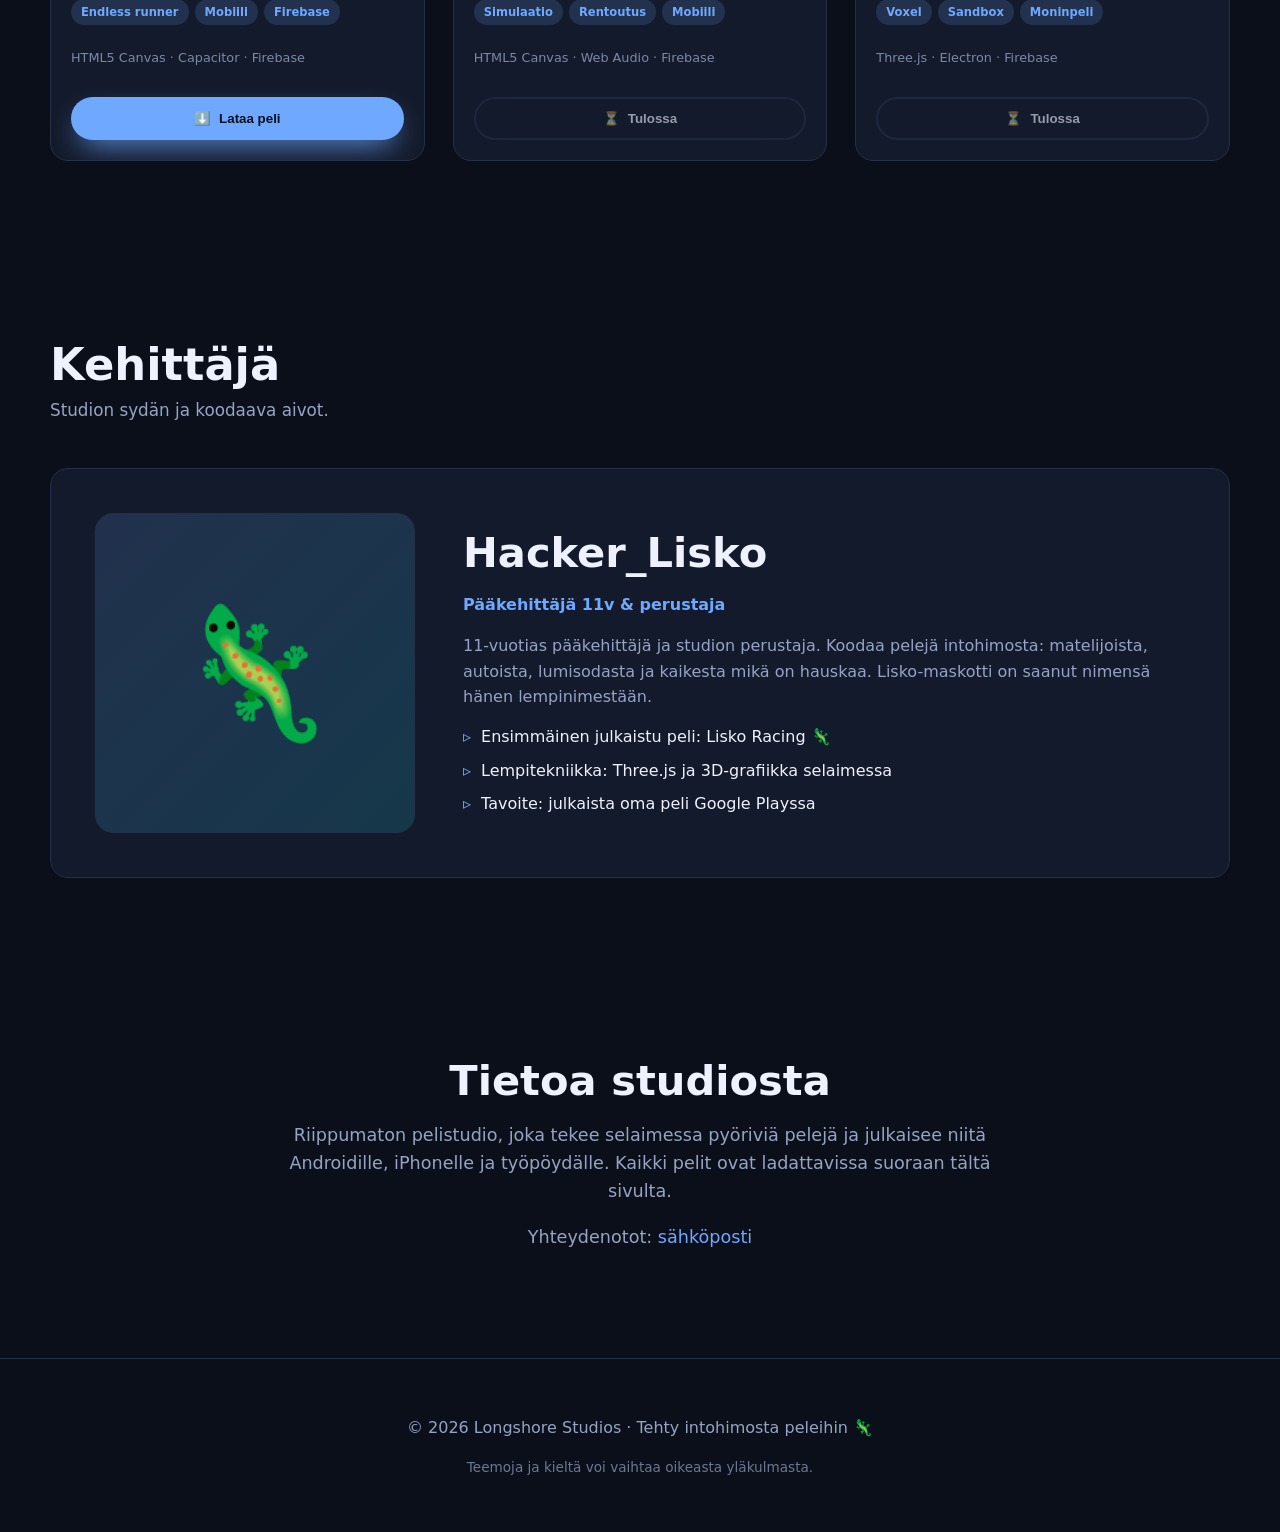
==== commit f06ead7e: "Mark Kalastus & FutureCraft as not-yet-downloadable; remove redundant Highlights section" ====
--- a/index.html
+++ b/index.html
@@ -49,15 +49,6 @@
         </div>
         <div class="hero__stats" id="heroStats"></div>
       </div>
-    </section>
-
-    <!-- Flagship-nostot -->
-    <section class="featured" id="featured" aria-label="Nostot">
-      <div class="section-head">
-        <h2 data-i18n="featuredHead">Nostot</h2>
-        <p data-i18n="featuredSub">Studion lippulaivat juuri nyt.</p>
-      </div>
-      <div class="featured__grid" id="featuredGrid"></div>
     </section>
 
     <!-- Kaikki pelit -->
--- a/css/base.css
+++ b/css/base.css
@@ -182,6 +182,8 @@
 
 .card__platforms { margin-top: 6px; }
 .btn--download { width: 100%; justify-content: center; }
+.btn--soon { width: 100%; justify-content: center; opacity: .6; cursor: not-allowed; }
+.btn--soon:hover { transform: none; border-color: var(--border); }
 
 /* ---------- "Lataa appi" -modaali ---------- */
 .modal { position: fixed; inset: 0; z-index: 100; display: grid; place-items: center; padding: 20px; }
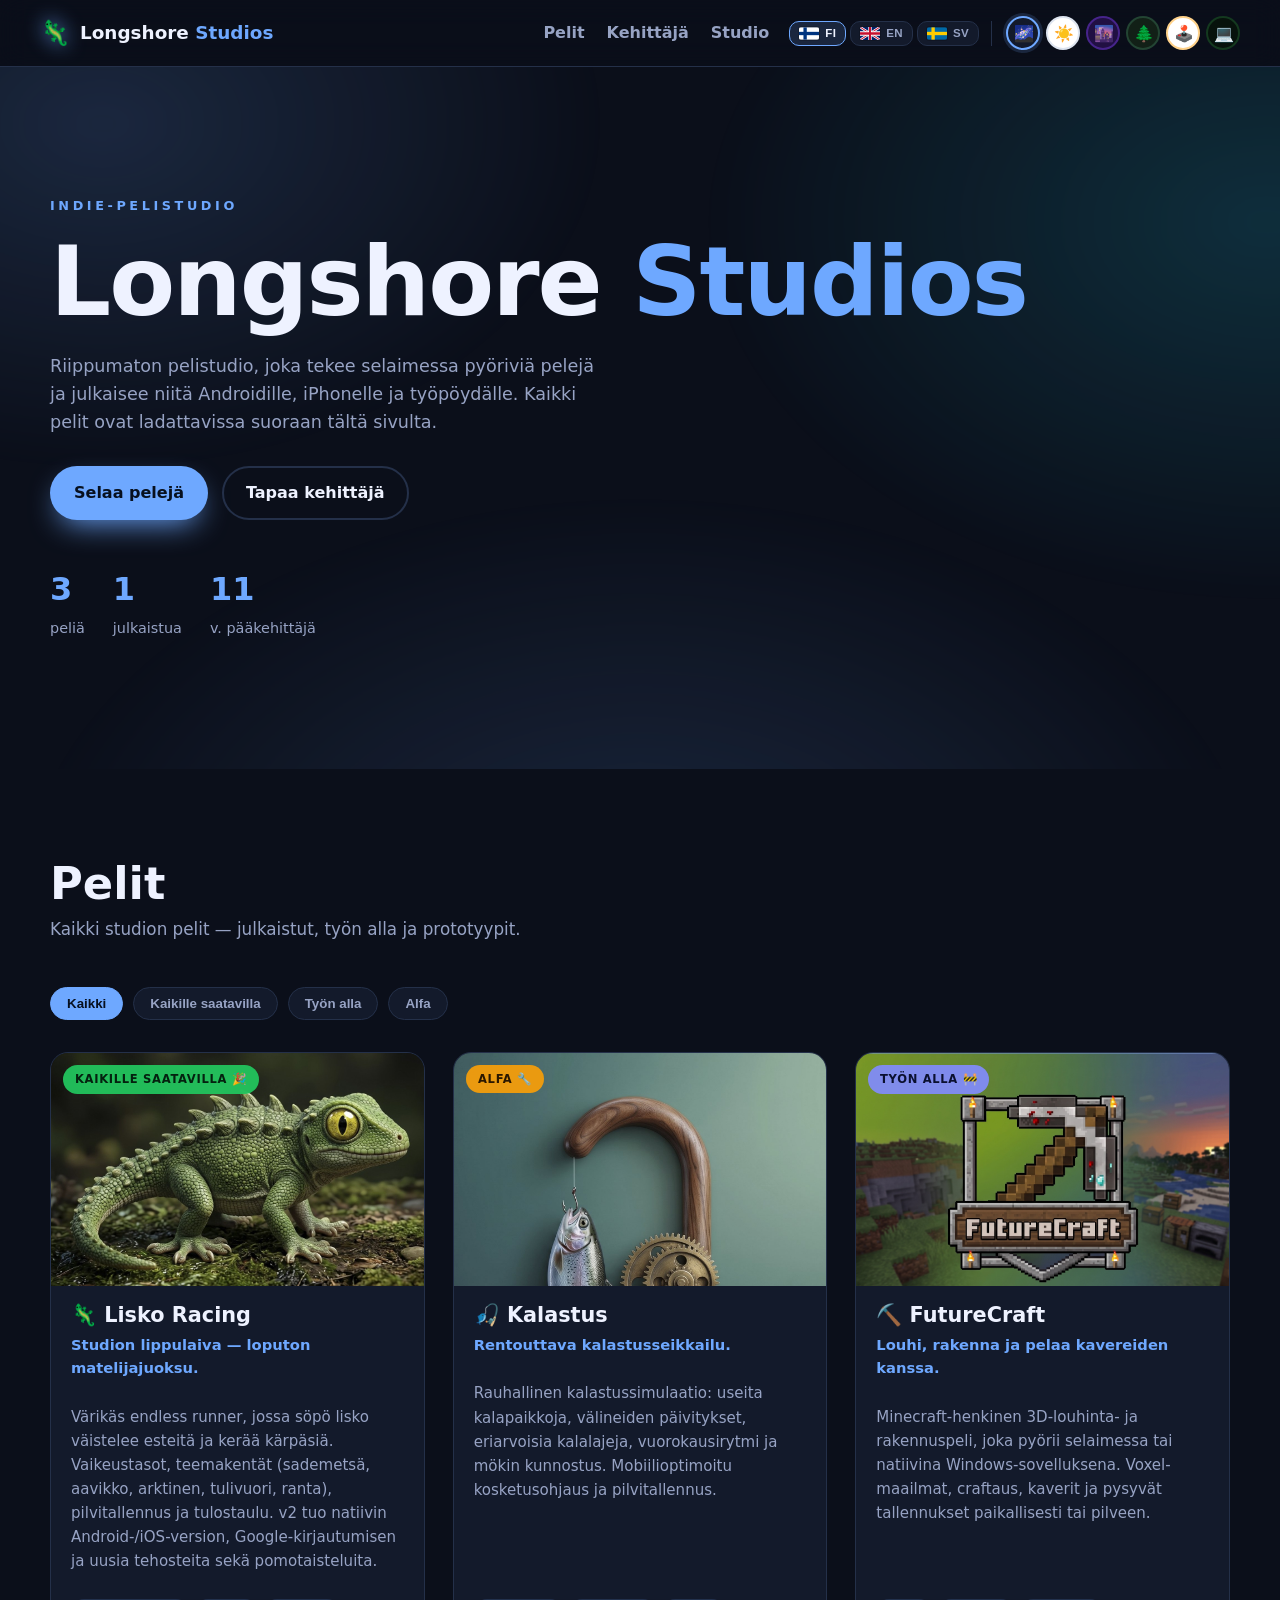
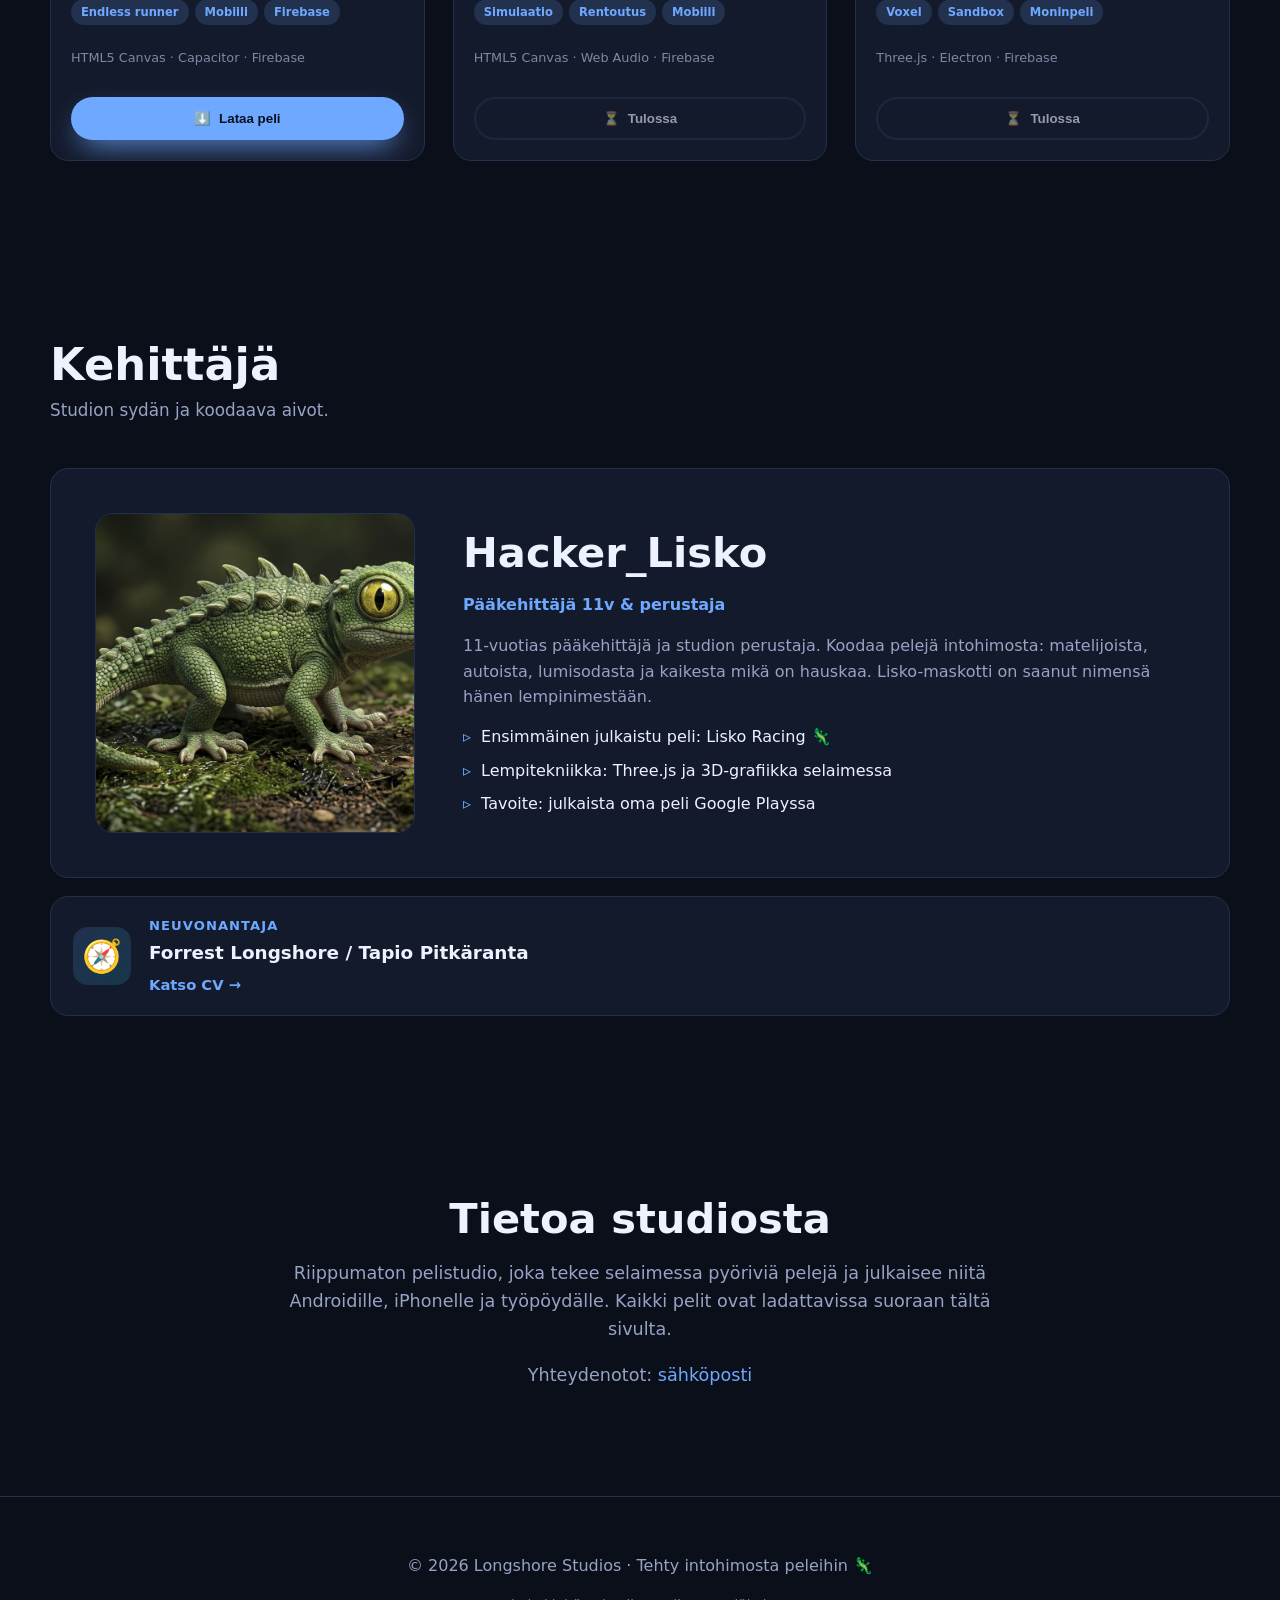
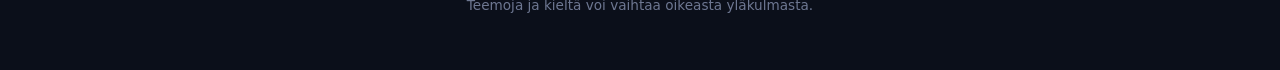
==== commit 96ba0d1b: "Add advisor (CV link with UTM) and use Lisko artwork as developer avatar" ====
--- a/index.html
+++ b/index.html
@@ -68,6 +68,7 @@
         <p data-i18n="developerSub">Studion sydän ja koodaava aivot.</p>
       </div>
       <div class="dev-card" id="devCard"></div>
+      <div class="advisor" id="advisorCard"></div>
     </section>
 
     <!-- Studio / about -->
--- a/css/base.css
+++ b/css/base.css
@@ -241,8 +241,9 @@
 .dev-card__avatar {
   aspect-ratio: 1; border-radius: var(--radius); display: grid; place-items: center;
   font-size: clamp(4rem, 12vw, 8rem); background: linear-gradient(135deg, var(--accent-soft), var(--accent2-soft));
-  border: 1px solid var(--border);
-}
+  border: 1px solid var(--border); overflow: hidden;
+}
+.dev-card__avatar img { width: 100%; height: 100%; object-fit: cover; }
 .dev-card__handle { font-size: clamp(1.8rem, 4vw, 2.6rem); font-weight: 900; }
 .dev-card__role { color: var(--accent); font-weight: 700; }
 .dev-card__bio { color: var(--muted); margin: 14px 0; }
@@ -252,6 +253,23 @@
 .badge-age { display: inline-block; margin-left: 10px; padding: 3px 12px; border-radius: 999px; background: var(--accent); color: var(--on-accent); font-size: .8rem; font-weight: 800; vertical-align: middle; }
 @media (max-width: 720px) { .dev-card { grid-template-columns: 1fr; text-align: center; } .dev-card__facts li { text-align: left; } }
 
+/* ---------- Advisor ---------- */
+.advisor { max-width: var(--maxw); margin: 18px auto 0; }
+.advisor-card {
+  display: flex; align-items: center; gap: 18px;
+  background: var(--surface); border: 1px solid var(--border); border-radius: var(--radius);
+  padding: 18px 22px; transition: border-color var(--t), transform var(--t);
+}
+.advisor-card:hover { border-color: var(--accent); transform: translateY(-2px); }
+.advisor-card__icon {
+  font-size: 2rem; width: 58px; height: 58px; flex: none; display: grid; place-items: center;
+  border-radius: 14px; background: linear-gradient(135deg, var(--accent-soft), var(--accent2-soft));
+  border: 1px solid var(--border);
+}
+.advisor-card__role { color: var(--accent); font-weight: 700; font-size: .82rem; text-transform: uppercase; letter-spacing: .08em; margin: 0; }
+.advisor-card__name { font-size: 1.15rem; font-weight: 800; margin: 2px 0 4px; }
+.advisor-card__cv { font-weight: 700; font-size: .92rem; }
+
 /* ---------- About ---------- */
 .about__inner { max-width: 760px; margin: 0 auto; text-align: center; }
 .about__inner h2 { font-size: clamp(1.8rem, 4vw, 2.6rem); margin-bottom: 16px; }
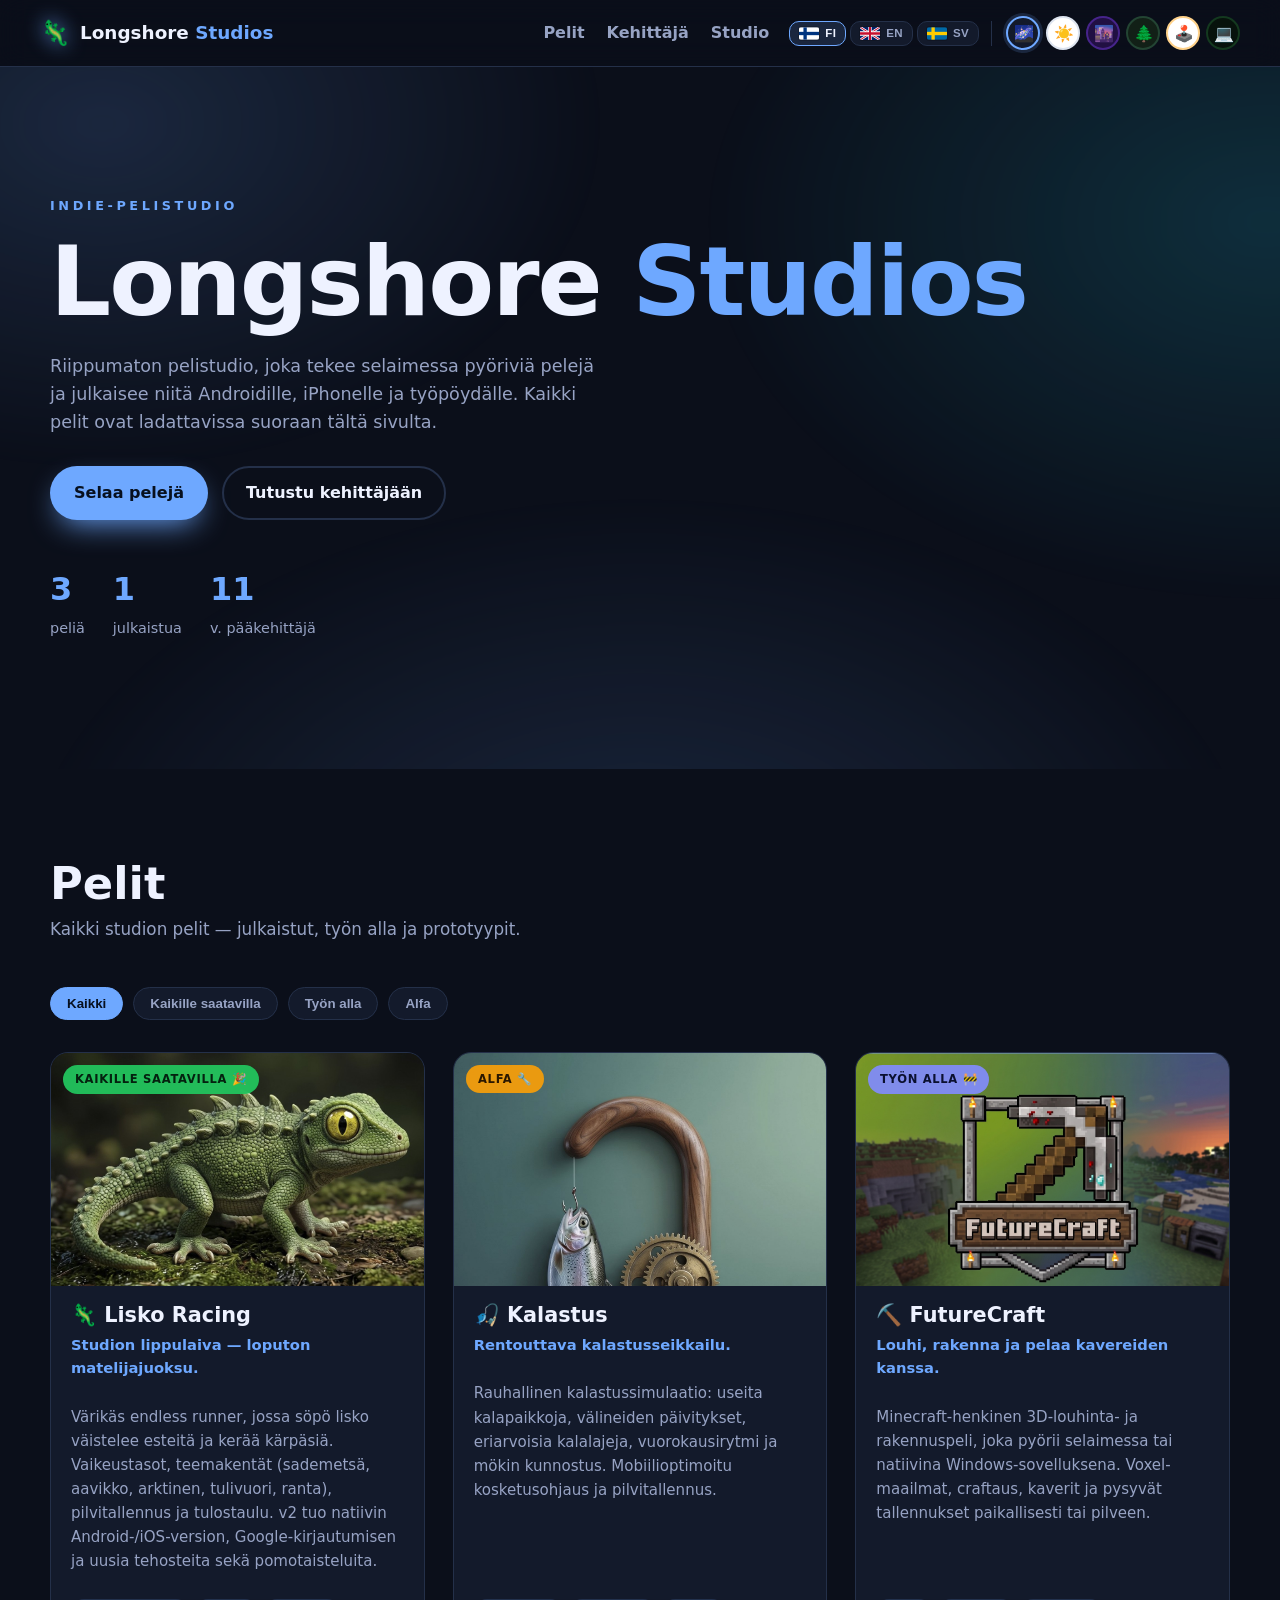
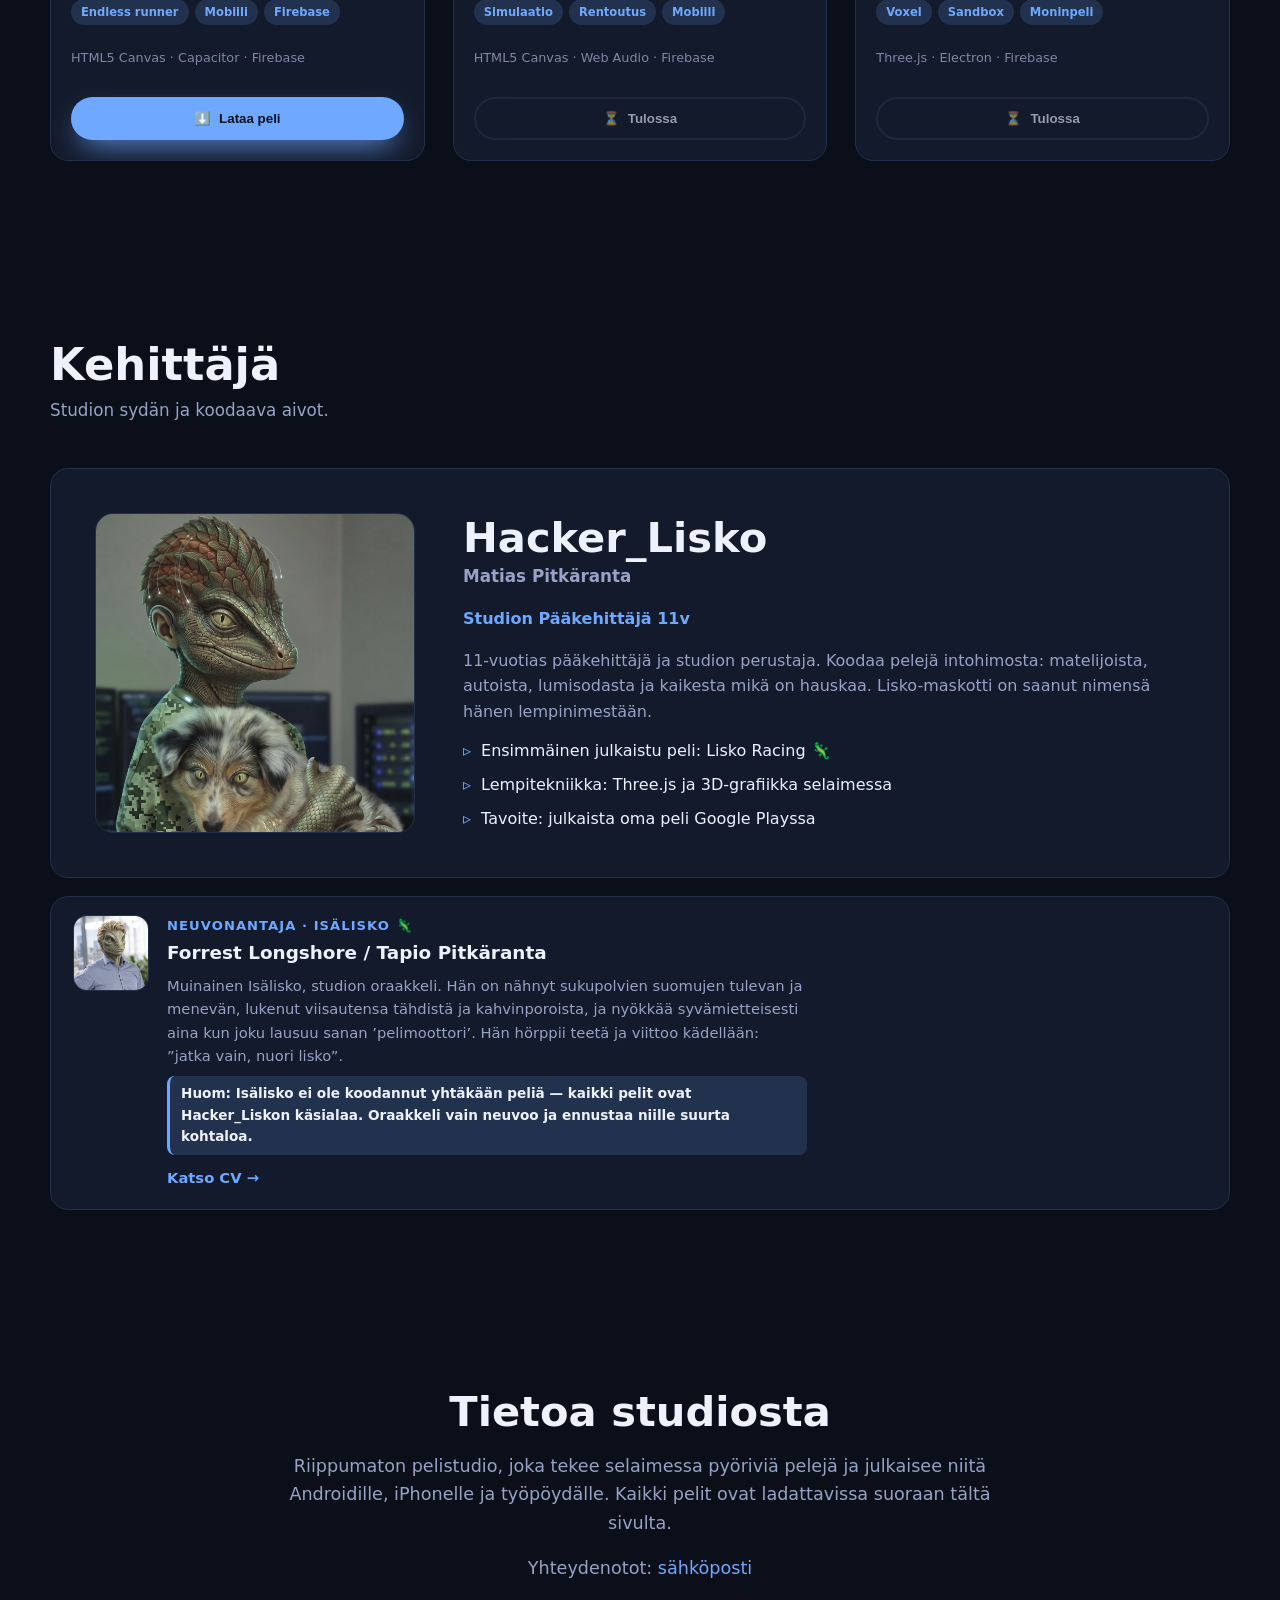
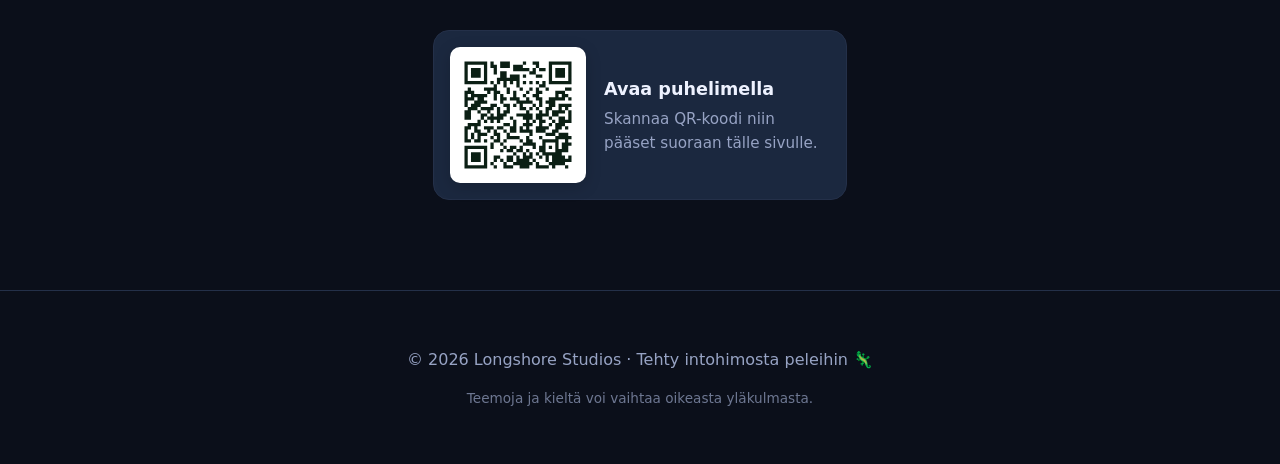
==== commit 1e95f306: "Publish Longshore Studios public site" ====
--- a/index.html
+++ b/index.html
@@ -80,6 +80,17 @@
           <span data-i18n="aboutContact">Yhteydenotot:</span>
           <a id="contactLink" href="#" data-i18n="aboutContactLabel">sähköposti</a>
         </p>
+        <a class="about__qr" href="https://longshoreforrest.github.io/studios/"
+           target="_blank" rel="noopener" aria-label="Longshore Studios QR">
+          <span class="about__qr-frame">
+            <img src="assets/studios-qr.svg" alt="QR-koodi: longshoreforrest.github.io/studios"
+                 width="150" height="150" loading="lazy" />
+          </span>
+          <span class="about__qr-text">
+            <span class="about__qr-title" data-i18n="qrTitle">Avaa puhelimella</span>
+            <span class="about__qr-sub" data-i18n="qrSub">Skannaa QR-koodi niin pääset suoraan tälle sivulle.</span>
+          </span>
+        </a>
       </div>
     </section>
   </main>
--- a/css/base.css
+++ b/css/base.css
@@ -245,6 +245,7 @@
 }
 .dev-card__avatar img { width: 100%; height: 100%; object-fit: cover; }
 .dev-card__handle { font-size: clamp(1.8rem, 4vw, 2.6rem); font-weight: 900; }
+.dev-card__realname { color: var(--muted); font-weight: 600; font-size: 1.05rem; margin: 2px 0 0; }
 .dev-card__role { color: var(--accent); font-weight: 700; }
 .dev-card__bio { color: var(--muted); margin: 14px 0; }
 .dev-card__facts { list-style: none; padding: 0; margin: 0; display: grid; gap: 8px; }
@@ -262,19 +263,62 @@
 }
 .advisor-card:hover { border-color: var(--accent); transform: translateY(-2px); }
 .advisor-card__icon {
-  font-size: 2rem; width: 58px; height: 58px; flex: none; display: grid; place-items: center;
+  font-size: 2rem; width: 76px; height: 76px; flex: none; display: grid; place-items: center;
   border-radius: 14px; background: linear-gradient(135deg, var(--accent-soft), var(--accent2-soft));
-  border: 1px solid var(--border);
-}
+  border: 1px solid var(--border); overflow: hidden; align-self: flex-start;
+}
+.advisor-card__icon img { width: 100%; height: 100%; object-fit: cover; }
 .advisor-card__role { color: var(--accent); font-weight: 700; font-size: .82rem; text-transform: uppercase; letter-spacing: .08em; margin: 0; }
-.advisor-card__name { font-size: 1.15rem; font-weight: 800; margin: 2px 0 4px; }
+.advisor-card__name { font-size: 1.15rem; font-weight: 800; margin: 2px 0 6px; }
+.advisor-card__bio { color: var(--muted); font-size: .92rem; margin: 0 0 8px; max-width: 640px; }
+.advisor-card__note {
+  font-size: .85rem; font-weight: 700; color: var(--text); max-width: 640px;
+  background: var(--accent-soft); border-left: 3px solid var(--accent);
+  padding: 7px 11px; border-radius: 8px; margin: 0 0 10px;
+}
 .advisor-card__cv { font-weight: 700; font-size: .92rem; }
+@media (max-width: 560px) { .advisor-card { flex-direction: column; align-items: flex-start; } }
 
 /* ---------- About ---------- */
 .about__inner { max-width: 760px; margin: 0 auto; text-align: center; }
 .about__inner h2 { font-size: clamp(1.8rem, 4vw, 2.6rem); margin-bottom: 16px; }
 .about__inner p { color: var(--muted); font-size: 1.1rem; }
 
+/* QR-koodi: avaa tämän sivun puhelimella */
+.about__qr {
+  display: inline-flex;
+  align-items: center;
+  gap: 18px;
+  margin-top: 30px;
+  padding: 16px 22px 16px 16px;
+  border: 1px solid var(--border);
+  border-radius: 16px;
+  background: var(--accent-soft);
+  text-decoration: none;
+  color: inherit;
+  text-align: left;
+  transition: transform .12s ease, border-color .2s ease;
+}
+.about__qr:hover,
+.about__qr:focus-visible { transform: translateY(-2px); border-color: var(--accent); }
+.about__qr-frame {
+  flex: 0 0 auto;
+  background: #fff;
+  padding: 8px;
+  border-radius: 10px;
+  line-height: 0;
+  box-shadow: 0 4px 16px rgba(0, 0, 0, .18);
+}
+.about__qr-frame img { display: block; width: 120px; height: 120px; }
+.about__qr-text { display: flex; flex-direction: column; gap: 4px; }
+.about__qr-title { font-weight: 700; font-size: 1.1rem; color: var(--text); }
+.about__qr-sub { color: var(--muted); font-size: .95rem; max-width: 220px; }
+@media (max-width: 480px) {
+  .about__qr { flex-direction: column; text-align: center; gap: 12px; }
+  .about__qr-text { align-items: center; }
+  .about__qr-sub { max-width: 280px; }
+}
+
 /* ---------- Footer ---------- */
 .footer { text-align: center; padding: 40px 20px; border-top: 1px solid var(--border); color: var(--muted); }
 .footer__small { font-size: .85rem; opacity: .7; margin-top: 6px; }
